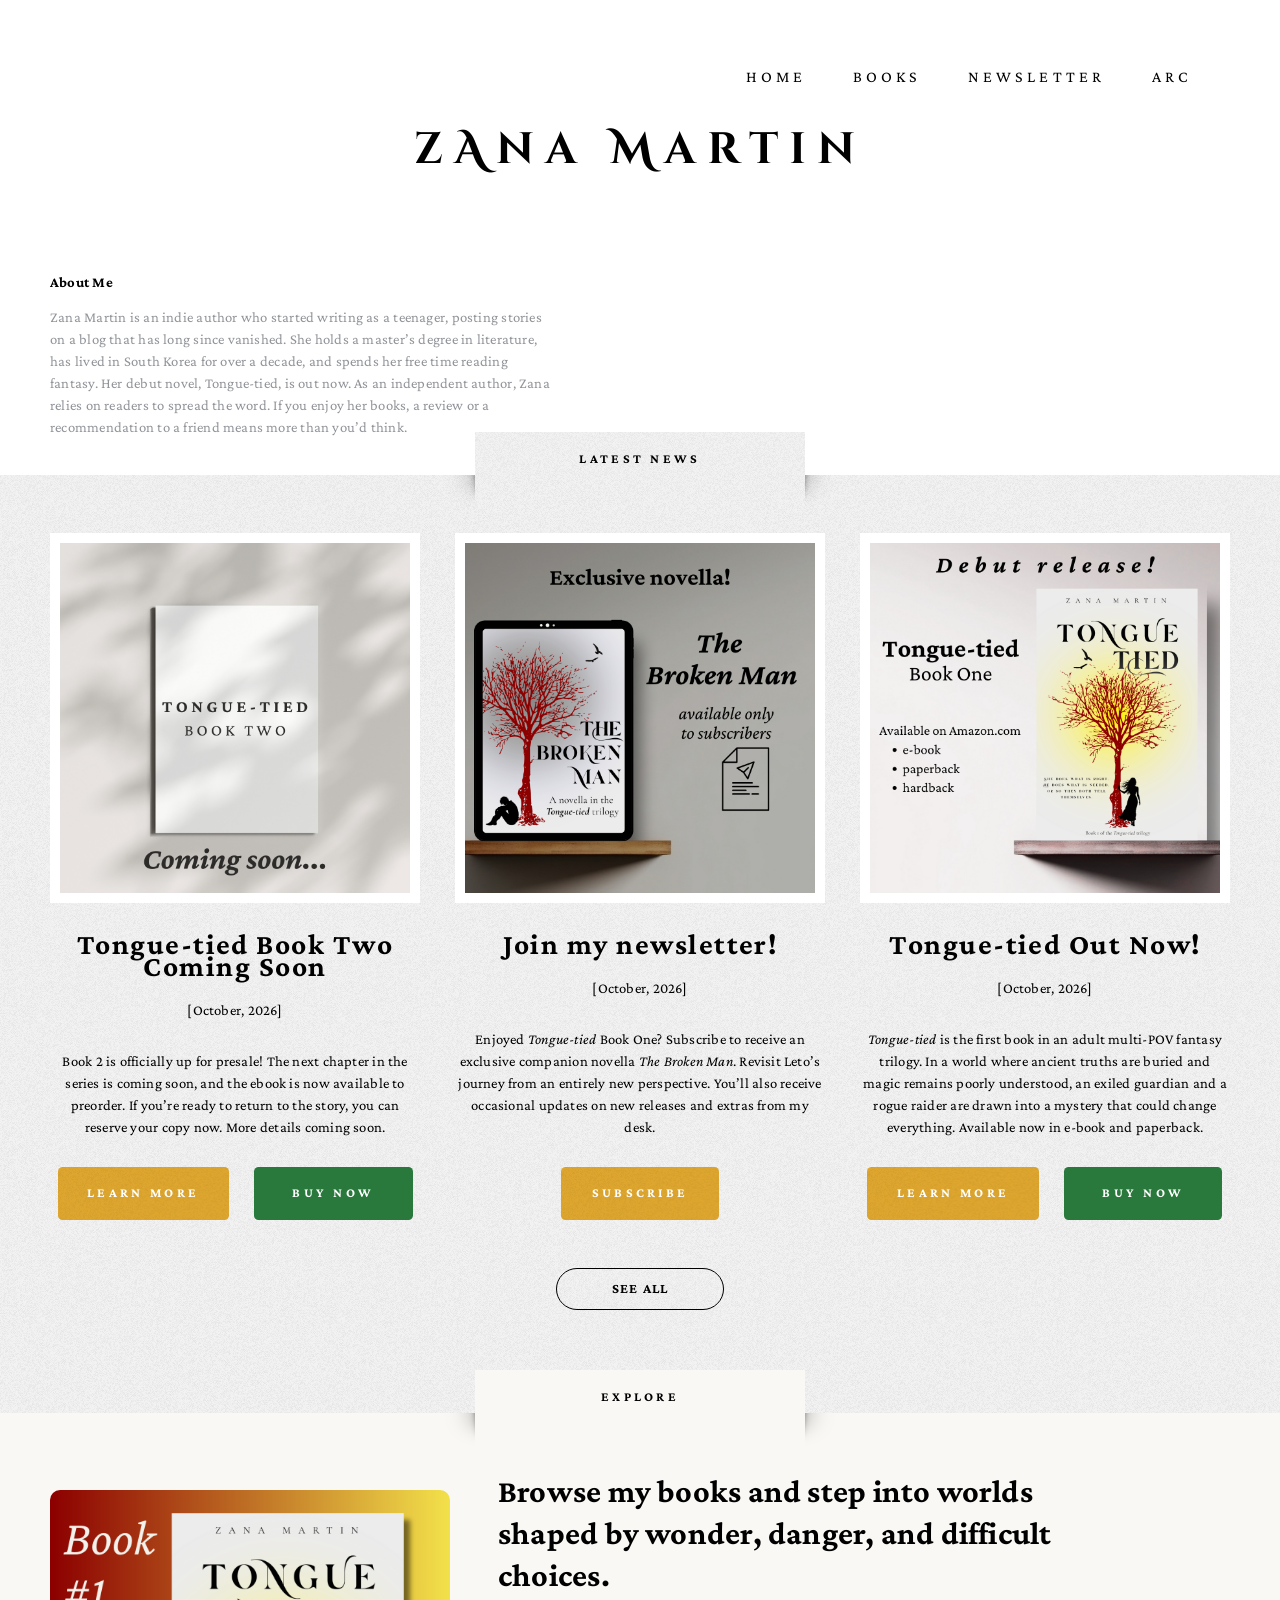
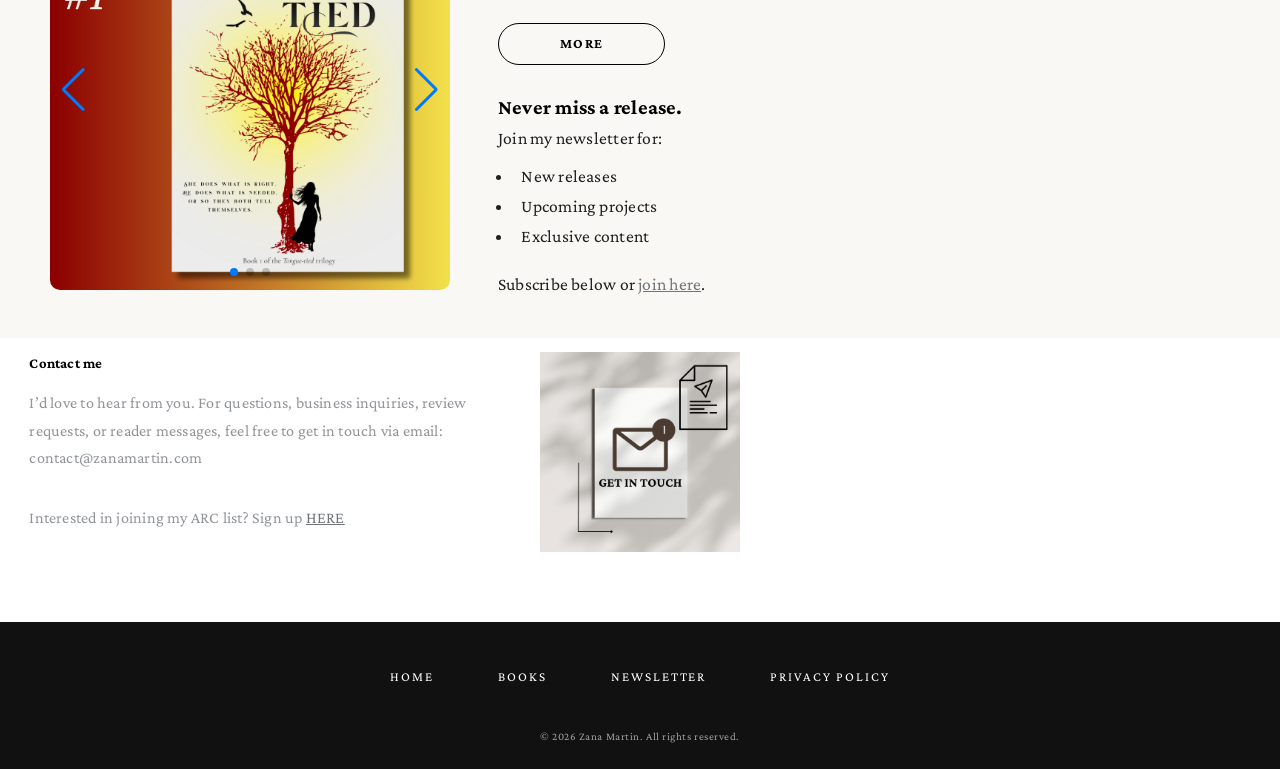
==== index.html @ 2b4906d1 "Update index.html" ====
<!DOCTYPE HTML>
<!--
	Escape Velocity by HTML5 UP
	html5up.net | @ajlkn
	Free for personal and commercial use under the CCA 3.0 license (html5up.net/license)
-->
<html>
	<head>
		<title>Zana Martin</title>
		<meta charset="utf-8" />
		<meta name="viewport" content="width=device-width, initial-scale=1, user-scalable=no" />
		<link rel="preconnect" href="https://fonts.googleapis.com">
		<link rel="preconnect" href="https://fonts.gstatic.com" crossorigin>
		<link href="https://fonts.googleapis.com/css2?family=Cinzel+Decorative:wght@700&family=Crimson+Pro:wght@400&display=swap" rel="stylesheet">
		<link rel="stylesheet" href="assets/css/main.css" />
		<link rel="stylesheet" href="https://cdn.jsdelivr.net/npm/swiper@11/swiper-bundle.min.css"/>
		<!-- MailerLite Universal -->
<script>
    (function(w,d,e,u,f,l,n){w[f]=w[f]||function(){(w[f].q=w[f].q||[])
    .push(arguments);},l=d.createElement(e),l.async=1,l.src=u,
    n=d.getElementsByTagName(e)[0],n.parentNode.insertBefore(l,n);})
    (window,document,'script','https://assets.mailerlite.com/js/universal.js','ml');
    ml('account', '2477304');
</script>
<!-- End MailerLite Universal -->
	</head>
	<body class="homepage is-preload">
		<div id="page-wrapper">

			<!-- Header -->
				<section id="header" class="wrapper">

					<!-- Logo -->
						<div id="logo">
							<h1><a href="index.html">zAna Martin</a></h1>
						</div>

					<!-- Nav -->
						<nav id="nav">
							<ul>
								<li class="current"><a href="index.html">Home</a></li>
								<li>
									<a href="books.html">Books</a>
							
									
								</li>
						
								<li><a href="Newsletter.html">Newsletter</a></li>
								<li><a href="arc.html">ARC</a></li>
							</ul>
						</nav>

				</section>

			<!-- Intro -->
				<section id="intro" class="wrapper">
   	 			<div class="container bio-section">

        	
        		<div class="bio-text">
            	<h2>About Me</h2>
            	<p>
                Zana Martin is an indie author who started writing as a teenager, posting stories on a blog that has long since vanished. She holds a master’s degree in literature, has lived in South Korea for over a decade, and spends her free time reading fantasy. Her debut novel, Tongue-tied, is out now. As an independent author, Zana relies on readers to spread the word. If you enjoy her books, a review or a recommendation to a friend means more than you’d think.

            	</p>
        		</div>

    			</div>
				</section>


			<!-- Highlights -->
				<section id="highlights" class="wrapper style3">
					<div class="title">LATEST NEWS</div>
					<div class="container">
      
						<div class="row aln-center">	
							<div class="col-4 col-12-medium">
								<section class="highlight">
									<a href="#" class="image featured"><img src="images/Book2Presale.png" alt="" /></a>
									<h3><a href="#">Tongue-tied Book Two Coming Soon</a></h3>
									<p> [October, 2026]</p>
									<p>Book 2 is officially up for presale! The next chapter in the series is coming soon, and the ebook is now available to preorder. If you’re ready to return to the story, you can reserve your copy now. More details coming soon.</p>
									<ul class="actions">
    								<li><a href="tongue-tied.html" class="button style1">Learn More</a></li>
									
   									<li><a href="#" class="button buy-button">BUY NOW</a></li>
									</ul>
								</section>
								</div>
              <div class="col-4 col-12-medium">
								<section class="highlight">
									<a href="Newsletter.html" class="image featured"><img src="images/novellarelease2.png" alt="" /></a>
									<h3><a href="Newsletter.html"></a>Join my newsletter!</h3>
									<p> [October, 2026]</p>
									<p> Enjoyed <i>Tongue-tied</i> Book One? Subscribe to receive an exclusive companion novella <i>The Broken Man</i>. Revisit Leto’s journey from an entirely new perspective. You’ll also receive occasional updates on new releases and extras from my desk.</p>
                  <ul class="actions">
    								<li><a href="Newsletter.html" class="button style1">Subscribe</a></li>
									</ul>
								</section>
							</div>
							<div class="col-4 col-12-medium">
								<section class="highlight">
									<a href="tongue-tied.html" class="image featured"><img src="images/Book1Release.png" alt="" /></a>
									<h3><a href="#">Tongue-tied Out Now!</a></h3>
									<p> [October, 2026]</p>
									<p><i>Tongue-tied</i> is the first book in an adult multi-POV fantasy trilogy. In a world where ancient truths are buried and magic remains poorly understood, an exiled guardian and a rogue raider are drawn into a mystery that could change everything. 
Available now in e-book and paperback.</p>
									<ul class="actions">
    								<li><a href="tongue-tied.html" class="button style1">Learn More</a></li>
							
   									<li><a href="#" class="button buy-button">BUY NOW</a></li>
									</ul>
								</section>
							</div>
					
					
								</div>
								<ul class="actions special">
    							<li><a href="news.html" class="button see-all-button">SEE ALL</a>
								</ul>
								</section>
			<!-- Explore -->
				<section id="explore" class="wrapper style3">
    		<div class="title">EXPLORE</div>

   			 <div class="container">

       		 <div class="publication">

            <div class="publication-carousel">

                <div class="swiper publicationSwiper">
                    <div class="swiper-wrapper">

                        <div class="swiper-slide">
                            <img src="images/1.png" alt="Book Cover">
                        </div>

                        <div class="swiper-slide">
                            <img src="images/2.png" alt="Back Cover">
                        </div>

                        <div class="swiper-slide">
                            <img src="images/3.png" alt="Inside Pages">
                        </div>

                    </div>

                    <div class="swiper-pagination"></div>
                    <div class="swiper-button-prev"></div>
                    <div class="swiper-button-next"></div>

                </div>

            </div>

           <div class="publication-text">
    <h2>Browse my books and step into worlds shaped by wonder, danger, and difficult choices.</h2>

<a href="books.html" class="button see-all-button">MORE</a>



<h3>Never miss a release.</h3>

<p>Join my newsletter for:</p>
<ul>
    <li>New releases</li>
    <li>Upcoming projects</li>
    <li>Exclusive content</li>
</ul>

<p>
    Subscribe below or <a href="newsletter.html">join here</a>.
</p>


</div>


        </div>

    </div>
</section>
<section class="contact-section">

    <div class="contact-left">
        <h2>Contact me</h2>
        <p>
            I’d love to hear from you. For questions, business inquiries,
            review requests, or reader messages, feel free to get in touch via email: contact@zanamartin.com
        </p>
        <p>Interested in joining my ARC list? Sign up <a href="https://docs.google.com/forms/d/e/1FAIpQLSdYOruXHdfNZhBs0Rcu9i3w_5JITP9dlh0hnvbzAg2JT9Xgmw/viewform?usp=sharing&ouid=108583521860016834840">HERE</a></p>
    </div>

    <div class="contact-center">
        <img src="images/contact.png" alt="Contact Image">
    </div>

    <div class="contact-right">
 <div class="ml-embedded" data-form="8lBJEj"></div>
 </div>

</section>
							
											

			<!-- Footer -->
				<footer class="site-footer">

    <div class="footer-links">

        <div class="footer-item">
            <a href="index.html">HOME</a>
         
        </div>

        <div class="footer-item">
            <a href="books.html">BOOKS</a>
            
        </div>

        <div class="footer-item">
            <a href="Newsletter.html">NEWSLETTER</a>
            
        </div>
        <div class="footer-item">
            <a href="privacy-policy.html">PRIVACY POLICY</a>
            
        </div>

    </div>

    <div class="footer-bottom">
        © 2026 Zana Martin. All rights reserved.
    </div>

</footer>

		<!-- Scripts -->
   
			<script src="assets/js/jquery.min.js"></script>
			<script src="assets/js/jquery.dropotron.min.js"></script>
			<script src="assets/js/browser.min.js"></script>
			<script src="assets/js/breakpoints.min.js"></script>
			<script src="assets/js/util.js"></script>
			<script src="assets/js/main.js"></script>
    </div>

    <script src="assets/js/jquery.min.js"></script>
    <script src="assets/js/browser.min.js"></script>
    <script src="assets/js/breakpoints.min.js"></script>
    <script src="assets/js/util.js"></script>
    <script src="assets/js/main.js"></script>

    <script src="https://cdn.jsdelivr.net/npm/swiper@11/swiper-bundle.min.js"></script>

    <script>
    const swiper = new Swiper(".publicationSwiper", {
    loop: true,

    autoplay: {
        delay: 2000,              // 2 seconds between slides
        disableOnInteraction: false
    },

    pagination: {
        el: ".swiper-pagination",
        clickable: true,
    },

    navigation: {
        nextEl: ".swiper-button-next",
        prevEl: ".swiper-button-prev",
    },
});
    </script>

</body>
	</body>
</html>
---- assets/css/main.css ----
@import url("fontawesome-all.min.css");
@import url("https://fonts.googleapis.com/css?family=Source+Sans+Pro:400,400italic,700,900");

/*
	Escape Velocity by HTML5 UP
	html5up.net | @ajlkn
	Free for personal and commercial use under the CCA 3.0 license (html5up.net/license)
*/

html, body, div, span, applet, object,
iframe, h1, h2, h3, h4, h5, h6, p, blockquote,
pre, a, abbr, acronym, address, big, cite,
code, del, dfn, em, img, ins, kbd, q, s, samp,
small, strike, strong, sub, sup, tt, var, b,
u, i, center, dl, dt, dd, ol, ul, li, fieldset,
form, label, legend, table, caption, tbody,
tfoot, thead, tr, th, td, article, aside,
canvas, details, embed, figure, figcaption,
footer, header, hgroup, menu, nav, output, ruby,
section, summary, time, mark, audio, video {
	margin: 0;
	padding: 0;
	border: 0;
	font-size: 100%;
	font: inherit;
	vertical-align: baseline;}

article, aside, details, figcaption, figure,
footer, header, hgroup, menu, nav, section {
	display: block;}

body {
	line-height: 1;
}

ol, ul {
	list-style: none;
}

blockquote, q {
	quotes: none;
}

	blockquote:before, blockquote:after, q:before, q:after {
		content: '';
		content: none;
	}

table {
	border-collapse: collapse;
	border-spacing: 0;
}

body {
	-webkit-text-size-adjust: none;
}

mark {
	background-color: transparent;
	color: inherit;
}

input::-moz-focus-inner {
	border: 0;
	padding: 0;
}

input, select, textarea {
	-moz-appearance: none;
	-webkit-appearance: none;
	-ms-appearance: none;
	appearance: none;
}

/* Basic */

	@-ms-viewport {
		width: device-width;
	}

	html {
		box-sizing: border-box;
	}

	*, *:before, *:after {
		box-sizing: inherit;
	}

	body.is-preload *, body.is-preload *:before, body.is-preload *:after {
		-moz-animation: none !important;
		-webkit-animation: none !important;
		-ms-animation: none !important;
		animation: none !important;
		-moz-transition: none !important;
		-webkit-transition: none !important;
		-ms-transition: none !important;
		transition: none !important;
	}

	body, input, textarea, select {
		font-family: "Crimson Pro", serif;
		font-weight: 400;
		color: #919499;
		font-size: 14pt;
		line-height: 1.75em;
		letter-spacing: 0.025em;
	}

	h1, h2, h3, h4, h5, h6 {
		font-weight: 700;
		color: #000000;
	}

	h8 {
		color: #1f232b;
		font-size: 1.2em;
	}

		h1 a, h2 a, h3 a, h4 a, h5 a, h6 a {
			color: inherit;
			text-decoration: none;
		}

	a {
		-moz-transition: color .25s ease-in-out;
		-webkit-transition: color .25s ease-in-out;
		-ms-transition: color .25s ease-in-out;
		transition: color .25s ease-in-out;
		text-decoration: underline;
		color: #717479;
	}

		a:hover {
			text-decoration: none;
		}

	strong, b {
		font-weight: 700;
		color: #484d55;
	}

	blockquote {
		border-left: solid 0.5em #ddd;
		padding: 1em 0 1em 2em;
		font-style: italic;
	}

	em, i {
		font-style: italic;
	}

	hr {
		border: 0;
		border-top: solid 1px #ddd;
		margin: 2em 0 2em 0;
	}

	sub {
		position: relative;
		top: 0.5em;
		font-size: 0.8em;
	}

	sup {
		position: relative;
		top: -0.5em;
		font-size: 0.8em;
	}

	.nobr {
		white-space: nowrap;
	}

	br.clear {
		clear: both;
	}

	p, ul, ol, dl, table, blockquote, form {
		margin-bottom: 2em;
	}

/* Container */

	.container {
		margin: 0 auto;
		max-width: 100%;
		width: 68em;
	}

		@media screen and (max-width: 1680px) {

			.container {
				width: 70em;
			}

		}

		@media screen and (max-width: 1280px) {

			.container {
				width: calc(100% - 100px);
			}

		}

		@media screen and (max-width: 980px) {

			.container {
				width: calc(100% - 100px);
			}

		}

		@media screen and (max-width: 736px) {

			.container {
				width: calc(100% - 40px);
			}

		}

/* Row */

	.row {
		display: flex;
		flex-wrap: wrap;
		box-sizing: border-box;
		align-items: stretch;
	}

		.row > * {
			box-sizing: border-box;
		}

		.row.gtr-uniform > * > :last-child {
			margin-bottom: 0;
		}

		.row.aln-left {
			justify-content: flex-start;
		}

		.row.aln-center {
			justify-content: center;
		}

		.row.aln-right {
			justify-content: flex-end;
		}

		.row.aln-top {
			align-items: flex-start;
		}

		.row.aln-middle {
			align-items: center;
		}

		.row.aln-bottom {
			align-items: flex-end;
		}

		.row > .imp {
			order: -1;
		}

		.row > .col-1 {
			width: 8.33333%;
		}

		.row > .off-1 {
			margin-left: 8.33333%;
		}

		.row > .col-2 {
			width: 16.66667%;
		}

		.row > .off-2 {
			margin-left: 16.66667%;
		}

		.row > .col-3 {
			width: 25%;
		}

		.row > .off-3 {
			margin-left: 25%;
		}

		.row > .col-4 {
			width: 33.33333%;
		}

		.row > .off-4 {
			margin-left: 33.33333%;
		}

		.row > .col-5 {
			width: 41.66667%;
		}

		.row > .off-5 {
			margin-left: 41.66667%;
		}

		.row > .col-6 {
			width: 50%;
		}

		.row > .off-6 {
			margin-left: 50%;
		}

		.row > .col-7 {
			width: 58.33333%;
		}

		.row > .off-7 {
			margin-left: 58.33333%;
		}

		.row > .col-8 {
			width: 66.66667%;
		}

		.row > .off-8 {
			margin-left: 66.66667%;
		}

		.row > .col-9 {
			width: 75%;
		}

		.row > .off-9 {
			margin-left: 75%;
		}

		.row > .col-10 {
			width: 83.33333%;
		}

		.row > .off-10 {
			margin-left: 83.33333%;
		}

		.row > .col-11 {
			width: 91.66667%;
		}

		.row > .off-11 {
			margin-left: 91.66667%;
		}

		.row > .col-12 {
			width: 100%;
		}

		.row > .off-12 {
			margin-left: 100%;
		}

		.row.gtr-0 {
			margin-top: 0px;
			margin-left: 0px;
		}

			.row.gtr-0 > * {
				padding: 0px 0 0 0px;
			}

			.row.gtr-0.gtr-uniform {
				margin-top: 0px;
			}

				.row.gtr-0.gtr-uniform > * {
					padding-top: 0px;
				}

		.row.gtr-25 {
			margin-top: -12.5px;
			margin-left: -12.5px;
		}

			.row.gtr-25 > * {
				padding: 12.5px 0 0 12.5px;
			}

			.row.gtr-25.gtr-uniform {
				margin-top: -12.5px;
			}

				.row.gtr-25.gtr-uniform > * {
					padding-top: 12.5px;
				}

		.row.gtr-50 {
			margin-top: -25px;
			margin-left: -25px;
		}

			.row.gtr-50 > * {
				padding: 25px 0 0 25px;
			}

			.row.gtr-50.gtr-uniform {
				margin-top: -25px;
			}

				.row.gtr-50.gtr-uniform > * {
					padding-top: 25px;
				}

		.row {
			margin-top: -50px;
			margin-left: -50px;
		}

			.row > * {
				padding: 50px 0 0 50px;
			}

			.row.gtr-uniform {
				margin-top: -50px;
			}

				.row.gtr-uniform > * {
					padding-top: 50px;
				}

		.row.gtr-150 {
			margin-top: -75px;
			margin-left: -75px;
		}

			.row.gtr-150 > * {
				padding: 75px 0 0 75px;
			}

			.row.gtr-150.gtr-uniform {
				margin-top: -75px;
			}

				.row.gtr-150.gtr-uniform > * {
					padding-top: 75px;
				}

		.row.gtr-200 {
			margin-top: -100px;
			margin-left: -100px;
		}

			.row.gtr-200 > * {
				padding: 100px 0 0 100px;
			}

			.row.gtr-200.gtr-uniform {
				margin-top: -100px;
			}

				.row.gtr-200.gtr-uniform > * {
					padding-top: 100px;
				}

		@media screen and (max-width: 1680px) {

			.row {
				display: flex;
				flex-wrap: wrap;
				box-sizing: border-box;
				align-items: stretch;
			}

				.row > * {
					box-sizing: border-box;
				}

				.row.gtr-uniform > * > :last-child {
					margin-bottom: 0;
				}

				.row.aln-left {
					justify-content: flex-start;
				}

				.row.aln-center {
					justify-content: center;
				}

				.row.aln-right {
					justify-content: flex-end;
				}

				.row.aln-top {
					align-items: flex-start;
				}

				.row.aln-middle {
					align-items: center;
				}

				.row.aln-bottom {
					align-items: flex-end;
				}

				.row > .imp-xlarge {
					order: -1;
				}

				.row > .col-1-xlarge {
					width: 8.33333%;
				}

				.row > .off-1-xlarge {
					margin-left: 8.33333%;
				}

				.row > .col-2-xlarge {
					width: 16.66667%;
				}

				.row > .off-2-xlarge {
					margin-left: 16.66667%;
				}

				.row > .col-3-xlarge {
					width: 25%;
				}

				.row > .off-3-xlarge {
					margin-left: 25%;
				}

				.row > .col-4-xlarge {
					width: 33.33333%;
				}

				.row > .off-4-xlarge {
					margin-left: 33.33333%;
				}

				.row > .col-5-xlarge {
					width: 41.66667%;
				}

				.row > .off-5-xlarge {
					margin-left: 41.66667%;
				}

				.row > .col-6-xlarge {
					width: 50%;
				}

				.row > .off-6-xlarge {
					margin-left: 50%;
				}

				.row > .col-7-xlarge {
					width: 58.33333%;
				}

				.row > .off-7-xlarge {
					margin-left: 58.33333%;
				}

				.row > .col-8-xlarge {
					width: 66.66667%;
				}

				.row > .off-8-xlarge {
					margin-left: 66.66667%;
				}

				.row > .col-9-xlarge {
					width: 75%;
				}

				.row > .off-9-xlarge {
					margin-left: 75%;
				}

				.row > .col-10-xlarge {
					width: 83.33333%;
				}

				.row > .off-10-xlarge {
					margin-left: 83.33333%;
				}

				.row > .col-11-xlarge {
					width: 91.66667%;
				}

				.row > .off-11-xlarge {
					margin-left: 91.66667%;
				}

				.row > .col-12-xlarge {
					width: 100%;
				}

				.row > .off-12-xlarge {
					margin-left: 100%;
				}

				.row.gtr-0 {
					margin-top: 0px;
					margin-left: 0px;
				}

					.row.gtr-0 > * {
						padding: 0px 0 0 0px;
					}

					.row.gtr-0.gtr-uniform {
						margin-top: 0px;
					}

						.row.gtr-0.gtr-uniform > * {
							padding-top: 0px;
						}

				.row.gtr-25 {
					margin-top: -12.5px;
					margin-left: -12.5px;
				}

					.row.gtr-25 > * {
						padding: 12.5px 0 0 12.5px;
					}

					.row.gtr-25.gtr-uniform {
						margin-top: -12.5px;
					}

						.row.gtr-25.gtr-uniform > * {
							padding-top: 12.5px;
						}

				.row.gtr-50 {
					margin-top: -25px;
					margin-left: -25px;
				}

					.row.gtr-50 > * {
						padding: 25px 0 0 25px;
					}

					.row.gtr-50.gtr-uniform {
						margin-top: -25px;
					}

						.row.gtr-50.gtr-uniform > * {
							padding-top: 25px;
						}

				.row {
					margin-top: -50px;
					margin-left: -50px;
				}

					.row > * {
						padding: 50px 0 0 50px;
					}

					.row.gtr-uniform {
						margin-top: -50px;
					}

						.row.gtr-uniform > * {
							padding-top: 50px;
						}

				.row.gtr-150 {
					margin-top: -75px;
					margin-left: -75px;
				}

					.row.gtr-150 > * {
						padding: 75px 0 0 75px;
					}

					.row.gtr-150.gtr-uniform {
						margin-top: -75px;
					}

						.row.gtr-150.gtr-uniform > * {
							padding-top: 75px;
						}

				.row.gtr-200 {
					margin-top: -100px;
					margin-left: -100px;
				}

					.row.gtr-200 > * {
						padding: 100px 0 0 100px;
					}

					.row.gtr-200.gtr-uniform {
						margin-top: -100px;
					}

						.row.gtr-200.gtr-uniform > * {
							padding-top: 100px;
						}

		}

		@media screen and (max-width: 1280px) {

			.row {
				display: flex;
				flex-wrap: wrap;
				box-sizing: border-box;
				align-items: stretch;
			}

				.row > * {
					box-sizing: border-box;
				}

				.row.gtr-uniform > * > :last-child {
					margin-bottom: 0;
				}

				.row.aln-left {
					justify-content: flex-start;
				}

				.row.aln-center {
					justify-content: center;
				}

				.row.aln-right {
					justify-content: flex-end;
				}

				.row.aln-top {
					align-items: flex-start;
				}

				.row.aln-middle {
					align-items: center;
				}

				.row.aln-bottom {
					align-items: flex-end;
				}

				.row > .imp-large {
					order: -1;
				}

				.row > .col-1-large {
					width: 8.33333%;
				}

				.row > .off-1-large {
					margin-left: 8.33333%;
				}

				.row > .col-2-large {
					width: 16.66667%;
				}

				.row > .off-2-large {
					margin-left: 16.66667%;
				}

				.row > .col-3-large {
					width: 25%;
				}

				.row > .off-3-large {
					margin-left: 25%;
				}

				.row > .col-4-large {
					width: 33.33333%;
				}

				.row > .off-4-large {
					margin-left: 33.33333%;
				}

				.row > .col-5-large {
					width: 41.66667%;
				}

				.row > .off-5-large {
					margin-left: 41.66667%;
				}

				.row > .col-6-large {
					width: 50%;
				}

				.row > .off-6-large {
					margin-left: 50%;
				}

				.row > .col-7-large {
					width: 58.33333%;
				}

				.row > .off-7-large {
					margin-left: 58.33333%;
				}

				.row > .col-8-large {
					width: 66.66667%;
				}

				.row > .off-8-large {
					margin-left: 66.66667%;
				}

				.row > .col-9-large {
					width: 75%;
				}

				.row > .off-9-large {
					margin-left: 75%;
				}

				.row > .col-10-large {
					width: 83.33333%;
				}

				.row > .off-10-large {
					margin-left: 83.33333%;
				}

				.row > .col-11-large {
					width: 91.66667%;
				}

				.row > .off-11-large {
					margin-left: 91.66667%;
				}

				.row > .col-12-large {
					width: 100%;
				}

				.row > .off-12-large {
					margin-left: 100%;
				}

				.row.gtr-0 {
					margin-top: 0px;
					margin-left: 0px;
				}

					.row.gtr-0 > * {
						padding: 0px 0 0 0px;
					}

					.row.gtr-0.gtr-uniform {
						margin-top: 0px;
					}

						.row.gtr-0.gtr-uniform > * {
							padding-top: 0px;
						}

				.row.gtr-25 {
					margin-top: -8.75px;
					margin-left: -8.75px;
				}

					.row.gtr-25 > * {
						padding: 8.75px 0 0 8.75px;
					}

					.row.gtr-25.gtr-uniform {
						margin-top: -8.75px;
					}

						.row.gtr-25.gtr-uniform > * {
							padding-top: 8.75px;
						}

				.row.gtr-50 {
					margin-top: -17.5px;
					margin-left: -17.5px;
				}

					.row.gtr-50 > * {
						padding: 17.5px 0 0 17.5px;
					}

					.row.gtr-50.gtr-uniform {
						margin-top: -17.5px;
					}

						.row.gtr-50.gtr-uniform > * {
							padding-top: 17.5px;
						}

				.row {
					margin-top: -35px;
					margin-left: -35px;
				}

					.row > * {
						padding: 35px 0 0 35px;
					}

					.row.gtr-uniform {
						margin-top: -35px;
					}

						.row.gtr-uniform > * {
							padding-top: 35px;
						}

				.row.gtr-150 {
					margin-top: -52.5px;
					margin-left: -52.5px;
				}

					.row.gtr-150 > * {
						padding: 52.5px 0 0 52.5px;
					}

					.row.gtr-150.gtr-uniform {
						margin-top: -52.5px;
					}

						.row.gtr-150.gtr-uniform > * {
							padding-top: 52.5px;
						}

				.row.gtr-200 {
					margin-top: -70px;
					margin-left: -70px;
				}

					.row.gtr-200 > * {
						padding: 70px 0 0 70px;
					}

					.row.gtr-200.gtr-uniform {
						margin-top: -70px;
					}

						.row.gtr-200.gtr-uniform > * {
							padding-top: 70px;
						}

		}

		@media screen and (max-width: 980px) {

			.row {
				display: flex;
				flex-wrap: wrap;
				box-sizing: border-box;
				align-items: stretch;
			}

				.row > * {
					box-sizing: border-box;
				}

				.row.gtr-uniform > * > :last-child {
					margin-bottom: 0;
				}

				.row.aln-left {
					justify-content: flex-start;
				}

				.row.aln-center {
					justify-content: center;
				}

				.row.aln-right {
					justify-content: flex-end;
				}

				.row.aln-top {
					align-items: flex-start;
				}

				.row.aln-middle {
					align-items: center;
				}

				.row.aln-bottom {
					align-items: flex-end;
				}

				.row > .imp-medium {
					order: -1;
				}

				.row > .col-1-medium {
					width: 8.33333%;
				}

				.row > .off-1-medium {
					margin-left: 8.33333%;
				}

				.row > .col-2-medium {
					width: 16.66667%;
				}

				.row > .off-2-medium {
					margin-left: 16.66667%;
				}

				.row > .col-3-medium {
					width: 25%;
				}

				.row > .off-3-medium {
					margin-left: 25%;
				}

				.row > .col-4-medium {
					width: 33.33333%;
				}

				.row > .off-4-medium {
					margin-left: 33.33333%;
				}

				.row > .col-5-medium {
					width: 41.66667%;
				}

				.row > .off-5-medium {
					margin-left: 41.66667%;
				}

				.row > .col-6-medium {
					width: 50%;
				}

				.row > .off-6-medium {
					margin-left: 50%;
				}

				.row > .col-7-medium {
					width: 58.33333%;
				}

				.row > .off-7-medium {
					margin-left: 58.33333%;
				}

				.row > .col-8-medium {
					width: 66.66667%;
				}

				.row > .off-8-medium {
					margin-left: 66.66667%;
				}

				.row > .col-9-medium {
					width: 75%;
				}

				.row > .off-9-medium {
					margin-left: 75%;
				}

				.row > .col-10-medium {
					width: 83.33333%;
				}

				.row > .off-10-medium {
					margin-left: 83.33333%;
				}

				.row > .col-11-medium {
					width: 91.66667%;
				}

				.row > .off-11-medium {
					margin-left: 91.66667%;
				}

				.row > .col-12-medium {
					width: 100%;
				}

				.row > .off-12-medium {
					margin-left: 100%;
				}

				.row.gtr-0 {
					margin-top: 0px;
					margin-left: 0px;
				}

					.row.gtr-0 > * {
						padding: 0px 0 0 0px;
					}

					.row.gtr-0.gtr-uniform {
						margin-top: 0px;
					}

						.row.gtr-0.gtr-uniform > * {
							padding-top: 0px;
						}

				.row.gtr-25 {
					margin-top: -12.5px;
					margin-left: -12.5px;
				}

					.row.gtr-25 > * {
						padding: 12.5px 0 0 12.5px;
					}

					.row.gtr-25.gtr-uniform {
						margin-top: -12.5px;
					}

						.row.gtr-25.gtr-uniform > * {
							padding-top: 12.5px;
						}

				.row.gtr-50 {
					margin-top: -25px;
					margin-left: -25px;
				}

					.row.gtr-50 > * {
						padding: 25px 0 0 25px;
					}

					.row.gtr-50.gtr-uniform {
						margin-top: -25px;
					}

						.row.gtr-50.gtr-uniform > * {
							padding-top: 25px;
						}

				.row {
					margin-top: -50px;
					margin-left: -50px;
				}

					.row > * {
						padding: 50px 0 0 50px;
					}

					.row.gtr-uniform {
						margin-top: -50px;
					}

						.row.gtr-uniform > * {
							padding-top: 50px;
						}

				.row.gtr-150 {
					margin-top: -75px;
					margin-left: -75px;
				}

					.row.gtr-150 > * {
						padding: 75px 0 0 75px;
					}

					.row.gtr-150.gtr-uniform {
						margin-top: -75px;
					}

						.row.gtr-150.gtr-uniform > * {
							padding-top: 75px;
						}

				.row.gtr-200 {
					margin-top: -100px;
					margin-left: -100px;
				}

					.row.gtr-200 > * {
						padding: 100px 0 0 100px;
					}

					.row.gtr-200.gtr-uniform {
						margin-top: -100px;
					}

						.row.gtr-200.gtr-uniform > * {
							padding-top: 100px;
						}

		}

		@media screen and (max-width: 736px) {

			.row {
				display: flex;
				flex-wrap: wrap;
				box-sizing: border-box;
				align-items: stretch;
			}

				.row > * {
					box-sizing: border-box;
				}

				.row.gtr-uniform > * > :last-child {
					margin-bottom: 0;
				}

				.row.aln-left {
					justify-content: flex-start;
				}

				.row.aln-center {
					justify-content: center;
				}

				.row.aln-right {
					justify-content: flex-end;
				}

				.row.aln-top {
					align-items: flex-start;
				}

				.row.aln-middle {
					align-items: center;
				}

				.row.aln-bottom {
					align-items: flex-end;
				}

				.row > .imp-small {
					order: -1;
				}

				.row > .col-1-small {
					width: 8.33333%;
				}

				.row > .off-1-small {
					margin-left: 8.33333%;
				}

				.row > .col-2-small {
					width: 16.66667%;
				}

				.row > .off-2-small {
					margin-left: 16.66667%;
				}

				.row > .col-3-small {
					width: 25%;
				}

				.row > .off-3-small {
					margin-left: 25%;
				}

				.row > .col-4-small {
					width: 33.33333%;
				}

				.row > .off-4-small {
					margin-left: 33.33333%;
				}

				.row > .col-5-small {
					width: 41.66667%;
				}

				.row > .off-5-small {
					margin-left: 41.66667%;
				}

				.row > .col-6-small {
					width: 50%;
				}

				.row > .off-6-small {
					margin-left: 50%;
				}

				.row > .col-7-small {
					width: 58.33333%;
				}

				.row > .off-7-small {
					margin-left: 58.33333%;
				}

				.row > .col-8-small {
					width: 66.66667%;
				}

				.row > .off-8-small {
					margin-left: 66.66667%;
				}

				.row > .col-9-small {
					width: 75%;
				}

				.row > .off-9-small {
					margin-left: 75%;
				}

				.row > .col-10-small {
					width: 83.33333%;
				}

				.row > .off-10-small {
					margin-left: 83.33333%;
				}

				.row > .col-11-small {
					width: 91.66667%;
				}

				.row > .off-11-small {
					margin-left: 91.66667%;
				}

				.row > .col-12-small {
					width: 100%;
				}

				.row > .off-12-small {
					margin-left: 100%;
				}

				.row.gtr-0 {
					margin-top: 0px;
					margin-left: 0px;
				}

					.row.gtr-0 > * {
						padding: 0px 0 0 0px;
					}

					.row.gtr-0.gtr-uniform {
						margin-top: 0px;
					}

						.row.gtr-0.gtr-uniform > * {
							padding-top: 0px;
						}

				.row.gtr-25 {
					margin-top: -7.5px;
					margin-left: -7.5px;
				}

					.row.gtr-25 > * {
						padding: 7.5px 0 0 7.5px;
					}

					.row.gtr-25.gtr-uniform {
						margin-top: -7.5px;
					}

						.row.gtr-25.gtr-uniform > * {
							padding-top: 7.5px;
						}

				.row.gtr-50 {
					margin-top: -15px;
					margin-left: -15px;
				}

					.row.gtr-50 > * {
						padding: 15px 0 0 15px;
					}

					.row.gtr-50.gtr-uniform {
						margin-top: -15px;
					}

						.row.gtr-50.gtr-uniform > * {
							padding-top: 15px;
						}

				.row {
					margin-top: -30px;
					margin-left: -30px;
				}

					.row > * {
						padding: 30px 0 0 30px;
					}

					.row.gtr-uniform {
						margin-top: -30px;
					}

						.row.gtr-uniform > * {
							padding-top: 30px;
						}

				.row.gtr-150 {
					margin-top: -45px;
					margin-left: -45px;
				}

					.row.gtr-150 > * {
						padding: 45px 0 0 45px;
					}

					.row.gtr-150.gtr-uniform {
						margin-top: -45px;
					}

						.row.gtr-150.gtr-uniform > * {
							padding-top: 45px;
						}

				.row.gtr-200 {
					margin-top: -60px;
					margin-left: -60px;
				}

					.row.gtr-200 > * {
						padding: 60px 0 0 60px;
					}

					.row.gtr-200.gtr-uniform {
						margin-top: -60px;
					}

						.row.gtr-200.gtr-uniform > * {
							padding-top: 60px;
						}

		}

/* Section/Article */

	section,
	article {
		margin: 0 0 4em 0;
	}

	section > :last-child,
	article > :last-child,
	section:last-child,
	article:last-child {
		margin-bottom: 0;
	}

	header.style1 {
		text-align: center;
		padding: 3em 0 3em 0;
	}

		header.style1 h2 {
			font-weight: 700;
			font-size: 2em;
			letter-spacing: 0.075em;
			line-height: 1.5em;
		}

		header.style1 p {
			color: #040404;
			display: block;
			margin: 1.15em 0 0 0;
			font-size: 1.3em;
			letter-spacing: 0.075em;
			line-height: 1.5em;
		}

/* Table */

	table {
		width: 100%;
	}

		table.default {
			width: 100%;
		}

			table.default tbody tr:nth-child(2n+2) {
				background: #f4f4f4;
			}

			table.default td {
				padding: 0.5em 1em 0.5em 1em;
			}

			table.default th {
				text-align: left;
				font-weight: 400;
				padding: 0.5em 1em 0.5em 1em;
			}

			table.default thead {
				background: #484d55;
				color: #fff;
			}

			table.default tfoot {
				background: #eee;
			}

/* Form */

	form label {
		display: block;
		font-weight: 700;
		color: #484d55;
		margin: 0.25em 0 0.5em 0;
	}

	form input[type="text"],
	form input[type="email"],
	form input[type="password"],
	form select,
	form textarea {
		-moz-transition: all .25s ease-in-out;
		-webkit-transition: all .25s ease-in-out;
		-ms-transition: all .25s ease-in-out;
		transition: all .25s ease-in-out;
		-webkit-appearance: none;
		display: block;
		border: 0;
		background: #eee;
		box-shadow: inset 0px 0px 1px 0px #a0a1a7;
		border-radius: 0.35em;
		width: 100%;
		padding: 0.75em 1em 0.75em 1em;
	}

		form input[type="text"]:focus,
		form input[type="email"]:focus,
		form input[type="password"]:focus,
		form select:focus,
		form textarea:focus {
			background: #f8f8f8;
		}

	form input[type="text"],
	form input[type="email"]
	input[type="password"] {
		line-height: 1em;
	}

	form select {
		line-height: 1em;
	}

	form textarea {
		min-height: 8em;
	}

	form ul.actions {
		margin-top: 0;
	}

	form ::-webkit-input-placeholder {
		color: #555 !important;
		font-style: italic;
		line-height: 1.35em;
	}

	form :-moz-placeholder {
		color: #555 !important;
		font-style: italic;
	}

	form ::-moz-placeholder {
		color: #555 !important;
		font-style: italic;
	}

	form :-ms-input-placeholder {
		color: #555 !important;
		font-style: italic;
	}

	form ::-moz-focus-inner {
		border: 0;
	}

/* Image */

	.image {
		display: inline-block;
	}

		.image img {
			display: block;
			width: 100%;
		}

		.image.fit {
			display: block;
			width: 100%;
		}

		.image.left {
			float: left;
			margin: 0 2em 2em 0;
		}

		.image.centered {
			display: block;
			margin: 0 0 2em 0;
		}

			.image.centered img {
				margin: 0 auto;
				width: auto;
			}

		.image.featured {
			display: block;
			width: 100%;
			margin: 0 0 2em 0;
		}

/* Button */

	input[type="button"],
	input[type="submit"],
	input[type="reset"],
	button,
	.button {
		-moz-transition: all .25s ease-in-out;
		-webkit-transition: all .25s ease-in-out;
		-ms-transition: all .25s ease-in-out;
		transition: all .25s ease-in-out;
		display: inline-block;
		background: #444;
		text-align: center;
		text-transform: uppercase;
		font-weight: 700;
		letter-spacing: 0.25em;
		text-decoration: none;
		border-radius: 0.35em;
		border: 0;
		outline: 0;
		cursor: pointer;
		padding: 0 2.25em 0 2.25em;
		font-size: 0.9em;
		min-width: 12em;
		height: 4em;
		line-height: 4em;
	}

		input[type="button"]:hover,
		input[type="submit"]:hover,
		input[type="reset"]:hover,
		button:hover,
		.button:hover {
			background-color: #dfa72f;
		}

		input[type="button"].large,
		input[type="submit"].large,
		input[type="reset"].large,
		button.large,
		.button.large {
			font-size: 1em;
			min-width: 14em;
		}

		input[type="button"].style1,
		input[type="submit"].style1,
		input[type="reset"].style1,
		button.style1,
		.button.style1 {
			background: #dfa72f url("images/overlay.png");
			color: #fff;
		}

			input[type="button"].style1:hover,
			input[type="submit"].style1:hover,
			input[type="reset"].style1:hover,
			button.style1:hover,
			.button.style1:hover {
				background-color: #64605f;
			}

			input[type="button"].style1:active,
			input[type="submit"].style1:active,
			input[type="reset"].style1:active,
			button.style1:active,
			.button.style1:active {
				background-color: #717070;
			}

		input[type="button"].style2,
		input[type="submit"].style2,
		input[type="reset"].style2,
		button.style2,
		.button.style2 {
			background: none;
			color: #606167;
			box-shadow: inset 0px 0px 2px 0px #a0a1a7;
		}

			input[type="button"].style2:hover,
			input[type="submit"].style2:hover,
			input[type="reset"].style2:hover,
			button.style2:hover,
			.button.style2:hover {
				box-shadow: inset 0px 0px 2px 0px #606167;
			}

			input[type="button"].style2:active,
			input[type="submit"].style2:active,
			input[type="reset"].style2:active,
			button.style2:active,
			.button.style2:active {
				box-shadow: inset 0px 0px 2px 0px #202127;
			}

		input[type="button"].style3,
		input[type="submit"].style3,
		input[type="reset"].style3,
		button.style3,
		.button.style3 {
			background: #2f333b url("images/overlay.png");
			color: #fff;
		}

			input[type="button"].style3:hover,
			input[type="submit"].style3:hover,
			input[type="reset"].style3:hover,
			button.style3:hover,
			.button.style3:hover {
				background-color: #3f434b;
			}

			input[type="button"].style3:active,
			input[type="submit"].style3:active,
			input[type="reset"].style3:active,
			button.style3:active,
			.button.style3:active {
				background-color: #1f232b;
			}

/* List */

	ul {
		list-style: disc;
		padding-left: 1em;
	}

		ul li {
			padding-left: 0.5em;
		}

		ul.style2 {
			list-style: none;
			padding-left: 0;
		}

			ul.style2 li {
				border-top: solid 1px #eee;
				padding: 1.5em 0 0 0;
				margin: 1.5em 0 0 0;
			}

				ul.style2 li:first-child {
					border-top: 0;
					padding-top: 0;
					margin-top: 0;
				}

		ul.style3 {
			list-style: none;
			padding-left: 0;
		}

			ul.style3 li {
				border-top: solid 1px #eee;
				padding: 0.5em 0 0 0;
				margin: 0.5em 0 0 0;
			}

				ul.style3 li:first-child {
					border-top: 0;
					padding-top: 0;
					margin-top: 0;
				}

	ol {
		list-style: decimal;
		padding-left: 1.25em;
	}

		ol li {
			padding-left: 0.25em;
		}

/* Actions */

	ul.actions {
		list-style: none;
		padding-left: 0;
		margin: 3em 0 0 0;
	}

		ul.actions li {
			display: inline-block;
			margin: 0 0.75em 0 0.75em;
			padding-left: 0;
		}

			ul.actions li:first-child {
				margin-left: 0;
			}

			ul.actions li:last-child {
				margin-right: 0;
			}

		ul.actions.special {
			text-align: center;
		}

/* Feature List */

	.feature-list {
		max-width: 58em;
		margin-left: auto;
		margin-right: auto;
		position: relative;
		top: 0.75em;
	}

		.feature-list section {
			border-top: solid 1px #eee;
			padding-top: 3em;
			padding-left: 5em;
			position: relative;
		}

		@media screen and (min-width: 981px) {

			.feature-list > .row > :nth-child(-n + 2) > section {
				border-top: 0;
				padding-top: 0;
			}

		}

		.feature-list h3 {
			color: #e97770 !important;
			margin: -0.35em 0 0.75em 0;
			font-size: 1.15em;
			letter-spacing: 0.05em;
		}

			.feature-list h3:before {
				display: block;
				color: #fff;
				background: #2f333b url("images/overlay.png");
				border-radius: 2.5em;
				text-align: center;
				width: 2.5em;
				height: 2.5em;
				line-height: 2.5em;
				margin-right: 0.75em;
				position: absolute;
				left: 0;
				margin-top: -0.5em;
			}

		.feature-list.small section {
			padding-left: 3.5em;
		}

		.feature-list.small h3:before {
			font-size: 0.8em;
		}

/* Icons */

	.icon {
		text-decoration: none;
		text-decoration: none;
	}

		.icon:before {
			-moz-osx-font-smoothing: grayscale;
			-webkit-font-smoothing: antialiased;
			display: inline-block;
			font-style: normal;
			font-variant: normal;
			text-rendering: auto;
			line-height: 1;
			text-transform: none !important;
			font-family: 'Font Awesome 5 Free';
			font-weight: 400;
		}

		.icon:before {
			line-height: inherit;
			font-size: 1.25em;
		}

		.icon > .label {
			display: none;
		}

		.icon.solid:before {
			font-weight: 900;
		}

		.icon.brands:before {
			font-family: 'Font Awesome 5 Brands';
		}

/* Box */

	.box header {
		margin: 0 0 1.5em 0;
	}

		.box header.style1 {
			position: relative;
			margin: -0.5em 0 0 0;
			padding-top: 0;
		}

	.box h2 {
		margin: 0 0 0.75em 0;
		font-size: 1.15em;
		letter-spacing: 0.05em;
	}

	.box h3 {
		margin: 0 0 0.5em 0;
		font-size: 1em;
		font-weight: 600;
		letter-spacing: 0.05em;
	}

	.box.post-excerpt .image.left {
		position: relative;
		top: 0.5em;
		width: 5em;
	}

	.box.post-excerpt h3, .box.post-excerpt p {
		margin-left: 7em;
	}

/* Wrapper */


	.wrapper {
		position: relative;
		padding: 0em 0 0em 0;
	}

		.wrapper .title {
			position: absolute;
			top: 0;
			left: 50%;
			text-align: center;
			text-transform: uppercase;
			display: block;
			font-weight: 700;
			letter-spacing: 0.25em;
			font-size: 0.9em;
			width: 25em;
			height: 3.25em;
			top: -3.25em;
			line-height: 3.25em;
			margin-bottom: -3.25em;
			margin-left: -12.5em;
			padding-top: 0.5em;
		}

			.wrapper .title:before {
				content: '';
				position: absolute;
				bottom: -38px;
				left: -35px;
				width: 35px;
				height: 38px;
				background: url("images/shadow.png");
			}

			.wrapper .title:after {
				-moz-transform: scaleX(-1);
				-webkit-transform: scaleX(-1);
				-ms-transform: scaleX(-1);
				transform: scaleX(-1);
				content: '';
				position: absolute;
				bottom: -38px;
				right: -35px;
				width: 35px;
				height: 38px;
				background: url("images/shadow.png");
			}

		.wrapper.style1 {
			background: #e97770 url("images/overlay.png");
			color: #000000;
			color: rgba(5, 5, 5, 0.75);
		}

			.wrapper.style1 .title {
				background: #e97770 url("images/overlay.png");
				color: #000000;
			}

			.wrapper.style1 h1, .wrapper.style1 h2, .wrapper.style1 h3, .wrapper.style1 h4, .wrapper.style1 h5, .wrapper.style1 h6, .wrapper.style1 strong, .wrapper.style1 b, .wrapper.style1 a {
				color: #060606;
			}

		.wrapper.style2 {
			background: #fff;
		}

			.wrapper.style2 .title {
				background: #fff;
				color: #000000;
			}

		.wrapper.style3 {
			background: #f3f3f3 url("images/overlay.png");
		}

			.wrapper.style3 .title {
				background: #f3f3f3 url("images/overlay.png");
				color: #000000;
			}

			.wrapper.style3 .image {
				border: solid 10px #fff;
			}

/* Page Wrapper */

	#page-wrapper > section {
		margin-bottom: 0;
	}

/* Header */

	#header {
		display: -moz-flex;
		display: -webkit-flex;
		display: -ms-flex;
		display: flex;
		-moz-align-items: center;
		-webkit-align-items: center;
		-ms-align-items: center;
		align-items: center;
		-moz-justify-content: center;
		-webkit-justify-content: center;
		-ms-justify-content: center;
		justify-content: center;
		position: relative;
		height: 18em;
		background: #ffffff;
		background-size: contain;
		background-repeat: no-repeat;
		padding: 0;
	}

		#header:before {
    background: none;
}

		.homepage #header {
			height: 18em;
		}

/* Logo */

	#logo {
		width: 100%;
		text-align: center;
		position: relative;
		top: 1.5em;
	}

		#logo h1 {
			font-weight: 900;
			text-transform: uppercase;
			color: #fff;
			font-size: 2em;
			letter-spacing: 0.25em;
		}

		#logo p {
			color: #eee;
			color: rgba(255, 255, 255, 0.5);
			text-transform: uppercase;
			margin: 1.25em 0 0 0;
			display: block;
			letter-spacing: 0.2em;
			font-size: 0.9em;
		}

/* Nav */

	#nav {
		position: absolute;
		display: block;
		top: 2.5em;
		left: 0;
		width: 100%;
		 text-align: right;
    	padding-right: 3em;
	}

		#nav > ul {
			display: inline-block;
			border-radius: 0.35em;
			box-shadow: inset 0px 0px 1px 1px rgba(255, 255, 255, 0.25);
			padding: 0 1.5em 0 1.5em;
		}

			#nav > ul > li {
				display: inline-block;
				text-align: center;
				padding: 0 1.5em 0 1.5em;
			}

				#nav > ul > li > ul {
					display: none;
				}

				#nav > ul > li > a, #nav > ul > li > span {
					display: block;
					color: #000000;
					text-transform: uppercase;
					text-decoration: none;
					font-size: 1.1em;
					letter-spacing: 0.25em;
					height: 5em;
					line-height: 5em;
					-moz-transition: all .25s ease-in-out;
					-webkit-transition: all .25s ease-in-out;
					-o-transition: all .25s ease-in-out;
					-ms-transition: all .25s ease-in-out;
					transition: all .25s ease-in-out;
					outline: 0;
				}

				#nav > ul > li:hover > a {
					color: #8d1616;
				}

				#nav > ul > li.active > a, #nav > ul > li.active > span {
					color: #a01e1e;
				}

	.dropotron {
		background: #000000;
		background-color: rgba(0, 0, 0, 0.925);
		padding: 1.25em 1em 1.25em 1em;
		border-radius: 0.35em;
		box-shadow: inset 0px 0px 1px 1px rgba(0, 0, 0, 0.25);
		min-width: 12em;
		text-align: left;
		margin-top: -1.25em;
		margin-left: -1px;
		list-style: none;
	}

		.dropotron.level-0 {
			margin-top: -1px;
			margin-left: 0;
			border-top-left-radius: 0;
			border-top-right-radius: 0;
		}

		.dropotron a, .dropotron span {
			-moz-transition: all .25s ease-in-out;
			-webkit-transition: all .25s ease-in-out;
			-ms-transition: all .25s ease-in-out;
			transition: all .25s ease-in-out;
			display: block;
			color: #eee;
			color: rgba(255, 255, 255, 0.75);
			text-transform: uppercase;
			text-decoration: none;
			font-size: 0.7em;
			letter-spacing: 0.25em;
			border-top: solid 1px rgba(255, 255, 255, 0.15);
			line-height: 3em;
		}

		.dropotron li {
			padding-left: 0;
		}

			.dropotron li:first-child a, .dropotron li:first-child span {
				border-top: 0;
			}

			.dropotron li:hover > a, .dropotron li:hover > span {
				color: #fff;
			}

/* Intro */

	#intro {
		padding-bottom: 8em;
		text-align: center;
	}

		#intro p.style1 {
			font-size: 1.5em;
			letter-spacing: 0.075em;
		}

		#intro p.style2 {
			font-weight: 700;
			color: #fff;
			border-radius: 0.35em;
			box-shadow: inset 0px 0px 1px 1px rgba(255, 255, 255, 0.25);
			font-size: 2.75em;
			letter-spacing: 0.075em;
			line-height: 1.35em;
			padding: 1em 0 1em 0;
			margin-bottom: 1em;
		}

			#intro p.style2 a {
				color: inherit;
				text-decoration: none;
			}

		#intro p.style3 {
			font-size: 1.1em;
			width: 48em;
			margin: 0 auto;
		}

/* Features */

	#features header.style1 {
		padding-bottom: 5em;
	}

	#features ul.actions {
		margin-top: 5em;
	}

/* Highlights */

	#highlights .highlight {
		text-align: center;
	}

		#highlights .highlight h3 {
			color: #000000;
			margin: 0 0 0.75em 0;
			font-size: 2em;
			letter-spacing: 0.05em;
		}

/* Main */

/* Footer */

	#footer {
		background: #282b34 url("images/overlay.png");
		color: #eee;
		color: rgba(255, 255, 255, 0.5);
		padding-bottom: 6em;
	}

		#footer h1, #footer h2, #footer h3, #footer h4, #footer h5, #footer h6, #footer strong, #footer b, #footer a {
			color: #fff;
		}

		#footer hr {
			border-top-color: #333;
			border-top-color: rgba(255, 255, 255, 0.05);
		}

		#footer form input[type="text"],
		#footer form input[type="email"],
		#footer form input[type="password"],
		#footer form select,
		#footer form textarea {
			background: #ccc;
			box-shadow: none;
		}

			#footer form input[type="text"]:focus,
			#footer form input[type="email"]:focus,
			#footer form input[type="password"]:focus,
			#footer form select:focus,
			#footer form textarea:focus {
				background: #fff;
			}

		#footer input[type="button"],
		#footer input[type="submit"],
		#footer input[type="reset"],
		#footer button,
		#footer .button {
			color: #fff;
			box-shadow: inset 0px 0px 2px 0px rgba(255, 255, 255, 0.5);
		}

			#footer input[type="button"]:hover,
			#footer input[type="submit"]:hover,
			#footer input[type="reset"]:hover,
			#footer button:hover,
			#footer .button:hover {
				color: #fff;
				box-shadow: inset 0px 0px 2px 0px rgba(255, 255, 255, 0.65);
			}

			#footer input[type="button"]:active,
			#footer input[type="submit"]:active,
			#footer input[type="reset"]:active,
			#footer button:active,
			#footer .button:active {
				box-shadow: inset 0px 0px 2px 0px rgba(255, 255, 255, 0.75);
			}

			#footer input[type="button"].style2:active,
			#footer input[type="submit"].style2:active,
			#footer input[type="reset"].style2:active,
			#footer button.style2:active,
			#footer .button.style2:active {
				box-shadow: inset 0px 0px 2px 0px rgba(255, 255, 255, 0.75);
			}

		#footer .title {
			background: #282b34 url("images/overlay.png");
			color: #eee;
		}

		#footer header.style1 {
			padding-bottom: 6em;
			margin-bottom: 6em;
			border-bottom: solid 1px rgba(255, 255, 255, 0.05);
		}

			#footer header.style1 h2 {
				color: #fff;
			}

			#footer header.style1 .p {
				color: inherit;
			}

		#footer .feature-list {
			max-width: 100%;
		}

			#footer .feature-list section {
				border-top-color: rgba(255, 255, 255, 0.05);
			}

			#footer .feature-list h3:before {
				background: #3d4249 url("images/overlay.png");
			}

/* Copyright */

	#copyright {
		text-align: center;
		padding-top: 6em;
		margin-top: 6em;
		border-top: solid 1px rgba(255, 255, 255, 0.05);
	}

		#copyright ul {
			display: inline-block;
			border-radius: 0.35em;
			box-shadow: inset 0px 0px 1px 1px rgba(255, 255, 255, 0.05);
			color: #aaa;
			color: rgba(255, 255, 255, 0.25);
			padding: 0.75em 2em;
			font-size: 0.9em;
		}

			#copyright ul li {
				display: inline-block;
				margin-left: 1em;
				padding-left: 1em;
				border-left: solid 1px #333;
				border-left-color: rgba(255, 255, 255, 0.05);
			}

				#copyright ul li:first-child {
					border-left: 0;
					margin-left: 0;
					padding-left: 0;
				}

		#copyright a {
			color: inherit;
		}

			#copyright a:hover {
				color: #fff;
			}

/* XLarge */

	@media screen and (max-width: 1680px) {

		/* Basic */

			body, input, textarea, select {
				font-size: 12pt;
			}

	}

/* Large */

	@media screen and (max-width: 1280px) {

		/* Basic */

			body, input, select, textarea {
				font-size: 11pt;
				line-height: 1.5em;
				letter-spacing: 0.015em;
			}

		/* Wrapper */

			.homepage .wrapper {
				padding: 4em 0 7em 0;
			}
			.newsletter .wrapper {
				padding: 1em 0 0em 0;
			}

		/* Logo */

			#logo {
				margin-top: -0.5em !important;
			}

				#logo h1 {
					font-size: 1.75em;
				}

		/* Intro */

			#intro {
				padding-bottom: 7em;
			}

				#intro p.style1 {
					font-size: 1.25em;
				}

				#intro p.style2 {
					font-size: 2.25em;
				}

		/* Footer */

			#footer {
				padding-bottom: 4em;
			}

				#footer header.style1 {
					padding-bottom: 4em;
					margin-bottom: 4em;
					border-bottom: solid 1px rgba(255, 255, 255, 0.05);
				}

		/* Copyright */

			#copyright {
				padding-top: 4em;
				margin-top: 4em;
			}

	}

/* Medium */

	#navPanel, #titleBar {
		display: none;
	}

	@media screen and (max-width: 980px) {

		/* Section/Article */

			header br {
				display: none;
			}

		/* Form */

			form ul.actions {
				text-align: center;
			}

		/* Feature List */

			.feature-list {
				max-width: 40em;
			}

				.feature-list section {
					padding-top: 4em;
				}

				.feature-list > .row > :first-child > section {
					border-top: 0;
					padding-top: 0;
				}

		/* Nav */

			#nav {
				display: none;
			}

		/* Logo */

			#logo {
				top: 0;
			}

		/* Intro */

			#intro p.style3 {
				width: auto;
			}

		/* Highlights */

			#highlights .highlight {
				max-width: 40em;
				margin-left: auto;
				margin-right: auto;
			}

		/* Footer */

			#footer .feature-list {
				border-top: solid 1px rgba(255, 255, 255, 0.05);
				padding-top: 4em;
			}

	}

		@media screen and (max-width: 980px) and (min-width: 737px) {

				#footer .feature-list > .row > :nth-child(2) > section {
					border-top: 0;
					padding-top: 0;
				}

		}

	@media screen and (max-width: 980px) {

		/* Nav */

			#page-wrapper {
				-moz-backface-visibility: hidden;
				-webkit-backface-visibility: hidden;
				-ms-backface-visibility: hidden;
				backface-visibility: hidden;
				-moz-transition: -moz-transform 0.5s ease;
				-webkit-transition: -webkit-transform 0.5s ease;
				-ms-transition: -ms-transform 0.5s ease;
				transition: transform 0.5s ease;
				padding-bottom: 1px;
			}

			#titleBar {
				-moz-backface-visibility: hidden;
				-webkit-backface-visibility: hidden;
				-ms-backface-visibility: hidden;
				backface-visibility: hidden;
				-moz-transition: -moz-transform 0.5s ease;
				-webkit-transition: -webkit-transform 0.5s ease;
				-ms-transition: -ms-transform 0.5s ease;
				transition: transform 0.5s ease;
				display: block;
				height: 44px;
				left: 0;
				position: fixed;
				top: 0;
				width: 100%;
				z-index: 10001;
				background: none;
			}

				#titleBar .title {
					display: none;
				}

				#titleBar .toggle {
					text-decoration: none;
					position: absolute;
					top: 0;
					left: 0;
					width: 60px;
					height: 44px;
				}

					#titleBar .toggle:before {
						-moz-osx-font-smoothing: grayscale;
						-webkit-font-smoothing: antialiased;
						display: inline-block;
						font-style: normal;
						font-variant: normal;
						text-rendering: auto;
						line-height: 1;
						text-transform: none !important;
						font-family: 'Font Awesome 5 Free';
						font-weight: 900;
					}

					#titleBar .toggle:before {
						-moz-transition: all .15s ease-in-out;
						-webkit-transition: all .15s ease-in-out;
						-ms-transition: all .15s ease-in-out;
						transition: all .15s ease-in-out;
						text-decoration: none;
						content: '\f0c9';
						font-size: 14px;
						position: absolute;
						top: 6px;
						left: 6px;
						display: block;
						width: 54px;
						height: 38px;
						line-height: 38px;
						text-align: center;
						color: rgba(255, 255, 255, 0.75);
						background-color: rgba(92, 95, 103, 0.5);
						border-radius: 0.25em;
					}

					#titleBar .toggle:active:before {
						background-color: rgba(92, 95, 103, 0.75);
					}

			#navPanel {
				-moz-backface-visibility: hidden;
				-webkit-backface-visibility: hidden;
				-ms-backface-visibility: hidden;
				backface-visibility: hidden;
				-moz-transform: translateX(-275px);
				-webkit-transform: translateX(-275px);
				-ms-transform: translateX(-275px);
				transform: translateX(-275px);
				-moz-transition: -moz-transform 0.5s ease;
				-webkit-transition: -webkit-transform 0.5s ease;
				-ms-transition: -ms-transform 0.5s ease;
				transition: transform 0.5s ease;
				display: block;
				height: 100%;
				left: 0;
				overflow-y: auto;
				position: fixed;
				top: 0;
				width: 275px;
				z-index: 10002;
				background: #242730 url("images/overlay.png");
				box-shadow: inset -3px 0px 4px 0px rgba(0, 0, 0, 0.1);
			}

				#navPanel .link {
					display: block;
					color: rgba(255, 255, 255, 0.5);
					text-transform: uppercase;
					text-decoration: none;
					font-size: 0.85em;
					letter-spacing: 0.15em;
					text-decoration: none;
					height: 44px;
					line-height: 44px;
					border-top: solid 1px rgba(255, 255, 255, 0.05);
					margin: 0 15px 0 15px;
				}

					#navPanel .link:first-child {
						border-top: 0;
					}

				#navPanel .indent-1 {
					display: inline-block;
					width: 1em;
				}

				#navPanel .indent-2 {
					display: inline-block;
					width: 2em;
				}

				#navPanel .indent-3 {
					display: inline-block;
					width: 3em;
				}

				#navPanel .indent-4 {
					display: inline-block;
					width: 4em;
				}

				#navPanel .indent-5 {
					display: inline-block;
					width: 5em;
				}

				#navPanel .depth-0 {
					color: #fff;
				}

			body.navPanel-visible #page-wrapper {
				-moz-transform: translateX(275px);
				-webkit-transform: translateX(275px);
				-ms-transform: translateX(275px);
				transform: translateX(275px);
			}

			body.navPanel-visible #titleBar {
				-moz-transform: translateX(275px);
				-webkit-transform: translateX(275px);
				-ms-transform: translateX(275px);
				transform: translateX(275px);
			}

			body.navPanel-visible #navPanel {
				-moz-transform: translateX(0);
				-webkit-transform: translateX(0);
				-ms-transform: translateX(0);
				transform: translateX(0);
			}

	}

/* Small */

	@media screen and (max-width: 736px) {

		/* Basic */

			body, input, select, textarea {
				line-height: 1.5em;
				font-size: 10.5pt;
				letter-spacing: 0;
			}

			h2, h3, h4, h5, h6 {
				font-size: 1.2em;
				letter-spacing: 0.05em;
				margin: 0 0 1em 0;
			}

			hr {
				margin: 1em 0 1em 0;
			}

		/* Section/Article */

			section, article {
				clear: both;
			}

			header br {
				display: none;
			}

			header.style1 {
				padding: 0 0 1em 0;
			}

				header.style1 h2 {
					font-size: 1.5em;
					letter-spacing: 0.075em;
					line-height: 1.25em;
				}

				header.style1 p {
					font-size: 1em;
					letter-spacing: 0;
					display: block;
					margin: 0;
				}

		/* Button */

			input[type="button"],
			input[type="submit"],
			input[type="reset"],
			button,
			.button {
				display: block;
				width: 100%;
				font-size: 1em;
				max-width: 30em;
				margin: 0 auto;
			}

		/* Actions */

			ul.actions {
				margin: 2em 0 0 0;
			}

				ul.actions li {
					margin: 15px 0 0 0;
					display: block;
				}

					ul.actions li:first-child {
						margin-top: 0;
					}

		/* Feature List */

			.feature-list section {
				padding-top: 2em;
				padding-left: 4em;
			}

			.feature-list h3:before {
				font-size: 0.9em;
			}

		/* Box */

			.box.post-excerpt .image.left {
				position: relative;
				top: 0.25em;
				width: 25%;
				margin: 0;
			}

			.box.post-excerpt h3, .box.post-excerpt p {
				margin-left: 32.5%;
			}

		/* Wrapper */

			.wrapper {
				padding: 3em 0 6em 0;
			}

				.wrapper .title {
					font-size: 0.9em;
					width: 18em;
					height: 2.5em;
					top: -2.5em;
					line-height: 2.5em;
					margin-bottom: -2.5em;
					margin-left: -9em;
					padding-top: 0.5em;
				}

					.wrapper .title:before, .wrapper .title:after {
						height: 15px;
						bottom: -15px;
						background-size: 100% 100%;
					}

		/* Header */

			#header {
				height: 17em;
			}

				.homepage #header {
					height: 20em;
				}

		/* Logo */

			#logo {
				text-align: center;
				padding-left: 2em;
				padding-right: 2em;
			}

				#logo h1 {
					font-size: 1.5em;
					letter-spacing: 0.2em;
				}

				#logo p {
					margin: 1.25em 0 0 0;
					display: block;
					letter-spacing: 0.2em;
					font-size: 0.9em;
				}

		/* Intro */

			#intro {
				text-align: center;
				padding-right: 2em;
				padding-left: 2em;
				padding-bottom: 5em;
				margin: 0 auto;
			}

				#intro p.style1 {
					margin-bottom: 1.5em;
				}

				#intro p.style2 {
					font-size: 1.5em;
					letter-spacing: 0.05em;
					line-height: 1.25em;
					padding: 1.25em;
				}

		/* Features */

			#features header.style1 {
				padding-bottom: 4em;
			}

			#features ul.actions {
				margin-top: 4em;
			}

		/* Content */

			#content {
				padding: 0 0 2em 0;
			}

				#content header.style1 {
					padding-bottom: 2.5em;
				}

		/* Footer */

			#footer {
				padding-bottom: 0;
			}

				#footer header.style1 {
					padding-bottom: 0;
					margin-bottom: 2em;
					border-bottom: 0;
				}

				#footer .feature-list {
					border-top: 0;
					padding-top: 0;
				}

		/* Copyright */

			#copyright {
				padding-top: 0;
				margin-top: 4em;
				border-top: 0;
			}

				#copyright ul {
					padding: 1em 2em;
					width: 100%;
				}

					#copyright ul li {
						display: block;
						margin: 0.5em 0 0 0;
						border-left: 0;
						padding: 0;
					}

						#copyright ul li:first-child {
							margin-top: 0;
						}

	}
	#header h1 {
    font-family: "Cinzel Decorative", serif;
    font-weight: 700;
	font-size: 3em;
	text-transform: none;
    color: #000000;
	white-space: nowrap;
}

@media screen and (max-width: 736px) {
	#header h1,
	#logo h1 {
		font-size: 1.5em !important;
		letter-spacing: 0.03em !important;
		white-space: nowrap !important;
		line-height: 1.3em !important;
	}
}

@media screen and (max-width: 480px) {
	#header h1,
	#logo h1 {
		font-size: 1.15em !important;
		letter-spacing: 0.01em !important;
		line-height: 1.3em !important;
	}
	#logo {
		padding-left: 0.5em !important;
		padding-right: 0.5em !important;
	}
}
.bio-section {
    display: flex;
    align-items: center;
    justify-content: flex-start;
    gap: 3rem;
}

.bio-text {
    flex: 0 1 500px;
    text-align: left;
}

.bio-text h2 {
    margin-bottom: 0.8rem;
}

.bio-image img {
    width: 220px;
    border-radius: 8px;
}

@media screen and (max-width: 736px) {
    .bio-section {
        flex-direction: column;
        text-align: center;
        gap: 1.5rem;
    }

    .bio-text {
        flex: 1 1 auto;
        text-align: center;
    }

    .bio-image img {
        width: 160px;
    }
}
#intro {
    padding: 0.5em 0;
}
.see-all-button {
	  width: 120px;
    height: 42px;
	display: inline-flex;
align-items: center;
justify-content: center;
    padding: 0.6em 3em;
    font-size: 0.95em;
    border: 1px solid #000;
    background: transparent;
    color: #000;
    border-radius: 999px;
    text-transform: none;
    letter-spacing: 0.08em;
}
.see-all-button:hover {
    background: #64605f;
    color: #fff;
	border: none;
}
.buy-button {
    background: #28793b;
    color: #fff;
}

.buy-button:hover {
    background: #64605f;
}
.highlight .actions {
    margin: 0.25em 0 !important;
}

.highlight .actions + .actions {
    margin-top: 1em !important;
}

.publications-section {
    background: #f9f8f4; /* soft off-white */
    position: relative;
    padding-top: 5em;
}
.publication {
    display: flex;
    align-items: center;
    gap: 4rem;
}

.publication-carousel {
    flex: 0 0 350px;
}

.publication-text {
    max-width: 600px;
}

.publication-text p {
    font-size: 1.2em;
    line-height: 1.7;
}
.publications-section {
    background: #F9F8F4;
}

.publication {
    display: flex;
    align-items: center;
    gap: 3rem;
    flex-wrap: nowrap;
}

.publication-carousel {
    width: 350px;
}

.publication-text {
    max-width: 600px;
}

.publication-text h2 {
    margin-bottom: 1rem;
}

.publication-text p {
    font-size: 1.15em;
    line-height: 1.8;
}

.publication-carousel img {
    width: 100%;
    display: block;
    border-radius: 10px;
}
.publication-carousel {
    flex: 0 0 400px;
    width: 400px;
}

.publication-text {
    flex: 1;
    max-width: 600px;
}
.publication-text h2 {
    font-size: 2.2em;
    line-height: 1.3;
    margin-bottom: 0.8em;
}

.publication-text h3 {
    font-size: 1.4em;
    margin-top: 1.5em;
    margin-bottom: 0.3em;
}

.publication-text p,
.publication-text li {
    font-size: 1.2em;
    line-height: 1.7;
}
.publication-text p {
    margin-bottom: 0.5em;
}

.publication-text ul {
    margin-top: 0;
    margin-bottom: 1.2em;
}

@media screen and (max-width: 900px) {
    .publication {
        flex-direction: column;
        gap: 2rem;
    }

    .publication-carousel {
        width: 100%;
        max-width: 400px;
        flex: none;
    }

    .publication-text {
        max-width: 100%;
        text-align: center;
    }
}
#explore {
    background: #F9F8F4;
}
#explore.wrapper {
    overflow: visible;
}
#explore .title {
    background: #F9F8F4 !important;
    color: #000;
}
.contact-section {
    display: grid;
    grid-template-columns: 1fr 250px 1fr;
    gap: 1.5rem;

    max-width: 1300px;
    margin: 0 auto;

    align-items: start;
    padding: 4em 2em;
}

/* LEFT COLUMN */
.contact-left {
    text-align: left;
}

.contact-left h2 {
    margin-bottom: 1em;
}

.contact-left p {
    font-size: 1.1em;
    line-height: 1.7;
}

.contact-left .email {
    margin-top: 1em;
    font-weight: bold;
}

/* CENTER IMAGE */
.contact-center {
    display: flex;
    justify-content: center;
}

.contact-center img {
    width: 200px;
    height: auto;
}

/* RIGHT COLUMN (NEWSLETTER EMBED SAFE RESET) */
.contact-right form,
.contact-right input,
.contact-right button {
    all: revert;
}

/* RESPONSIVE */
@media screen and (max-width: 980px) {
    .contact-section {
        grid-template-columns: 1fr;
        text-align: center;
    }

    .contact-left {
        text-align: center;
    }

    .contact-center {
        margin: 2em 0;
    }
}
.site-footer {
    background: #111;
    color: #fff;
    padding: 3em 1.5em 1.5em;
    text-align: center;
}

.footer-links {
    display: flex;
    justify-content: center;
    gap: 4rem;
    margin-bottom: 2em;
}

.footer-item a {
    display: block;
    color: #fff;
    text-decoration: none;
    font-size: 0.9em;
    letter-spacing: 0.15em;
    margin-bottom: 0.6em;
}

.footer-item a:hover {
    opacity: 0.7;
}

.social-icons {
    display: flex;
    justify-content: center;
    gap: 0.6em;
}

.social-icons img {
    width: 18px;
    height: 18px;
    filter: invert(1);
    opacity: 0.85;
}

.social-icons img:hover {
    opacity: 1;
}

.footer-bottom {
    font-size: 0.75em;
    opacity: 0.6;
    letter-spacing: 0.05em;
}
@media screen and (max-width: 700px) {
    .footer-links {
        flex-direction: column;
        gap: 2em;
    }
}
#highlights .highlight p {
    color: #000000;
}
.publication-text p {
    color: #212020;
}
.publication-text li {
    color: #212020;
}
#explore.wrapper {
    padding-bottom: 2em;
}

.contact-section {
    padding-top: 1em;
}
.newsletter-simple {
    max-width: 600px;
    margin: 0 auto;
    padding: 4em 2em;
    text-align: center;
}

.newsletter-simple h2 {
    font-size: 1.8em;
    margin-bottom: 0.5em;
}

.newsletter-simple p {
    font-size: 1em;
    opacity: 0.75;
    margin-bottom: 2em;
}
.newsletter-simple form {
    width: 100%;
    box-sizing: border-box;
    overflow: hidden;
}

.newsletter-simple input,
.newsletter-simple button {
    max-width: 100%;
    box-sizing: border-box;
}

.newsletter-simple form,
.newsletter-simple input,
.newsletter-simple button {
    all: revert;
}
.book-layout {
    display: flex;
    align-items: center;
    justify-content: center;
    gap: 3rem;
    max-width: 1100px;
    margin: 0 auto;
    padding: 4em 2em;
}

/* LEFT IMAGE */
.book-image img {
    width: 300px;
    max-width: 100%;
    height: auto;
    display: block;
    border-radius: 0px;
	outline: 10px solid rgb(255, 255, 255);
}
.book-image .actions {
    padding: 0;
    margin: 20;
    list-style: none;
    display: flex;
    justify-content: center;
}
/* RIGHT TEXT */
.book-text {
    flex: 1;
    text-align: left;
}

.book-text h2 {
    margin-bottom: 1em;
	font-size: 1.5em;
	color: #000;
}

.book-text p {
    margin-bottom: 1em;
    line-height: 1.6;
	font-size: 1.2em;
	color: #000;
}
/* BUTTON */
.book-button {
    display: inline-block;
    margin-top: 1em;
    padding: 0.6em 1.6em;
    border: 1px solid #000;
    text-decoration: none;
    color: #000;
    border-radius: 999px;
    transition: 0.2s ease;
}

.book-button:hover {
    background: #dfa72f;
    color: #fff;
	border: none;
}
@media screen and (max-width: 900px) {
    .book-layout {
        flex-direction: column;
        text-align: center;
    }

    .book-text {
        text-align: center;
    }

    .book-image img {
        width: 260px;
    }
}
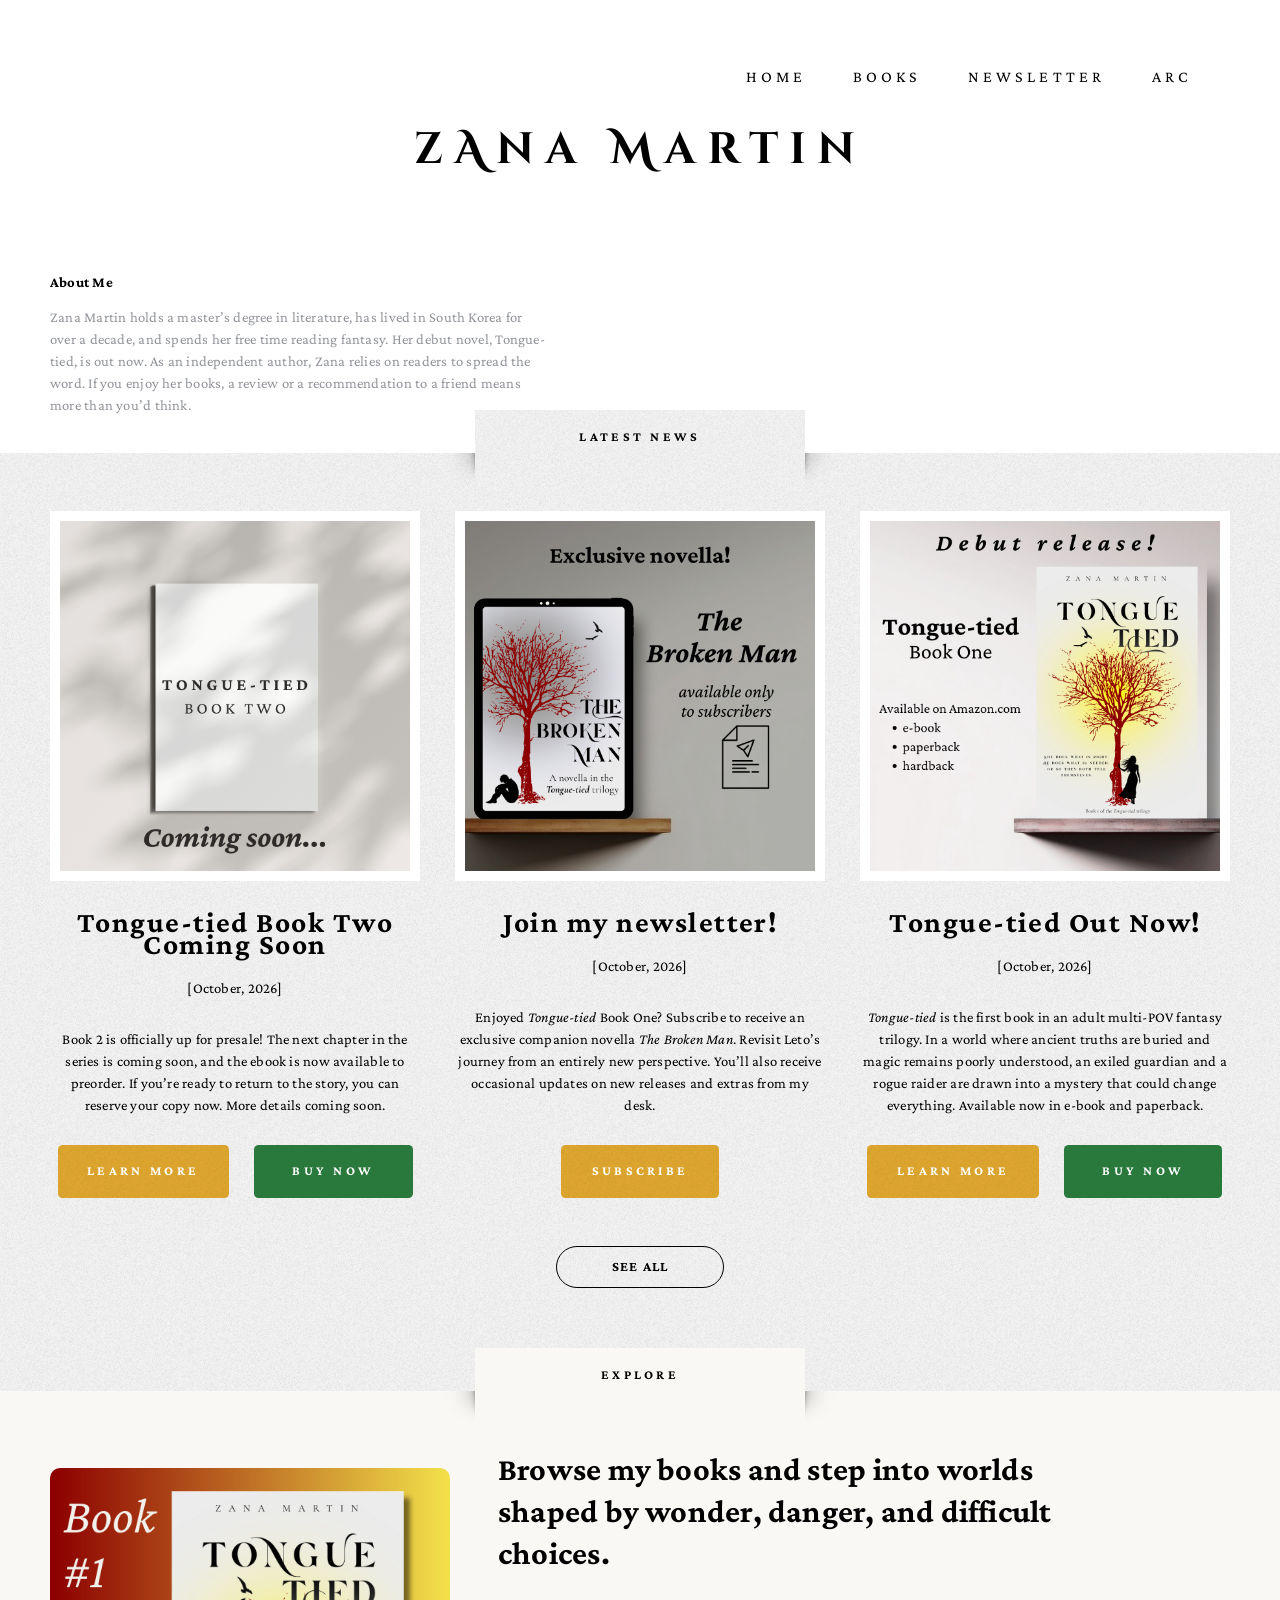
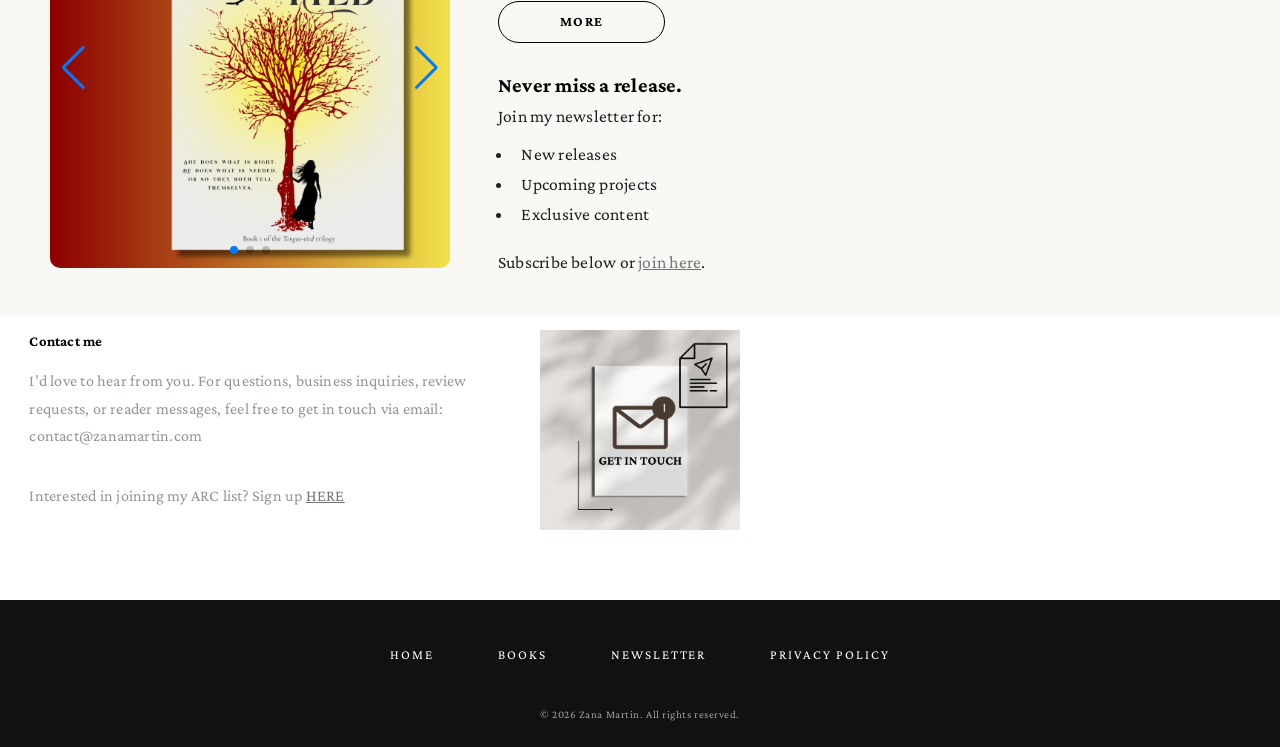
==== commit 04da712f: "Update index.html" ====
--- a/index.html
+++ b/index.html
@@ -60,7 +60,7 @@
         		<div class="bio-text">
             	<h2>About Me</h2>
             	<p>
-                Zana Martin is an indie author who started writing as a teenager, posting stories on a blog that has long since vanished. She holds a master’s degree in literature, has lived in South Korea for over a decade, and spends her free time reading fantasy. Her debut novel, Tongue-tied, is out now. As an independent author, Zana relies on readers to spread the word. If you enjoy her books, a review or a recommendation to a friend means more than you’d think.
+                Zana Martin holds a master’s degree in literature, has lived in South Korea for over a decade, and spends her free time reading fantasy. Her debut novel, Tongue-tied, is out now. As an independent author, Zana relies on readers to spread the word. If you enjoy her books, a review or a recommendation to a friend means more than you’d think.
 
             	</p>
         		</div>
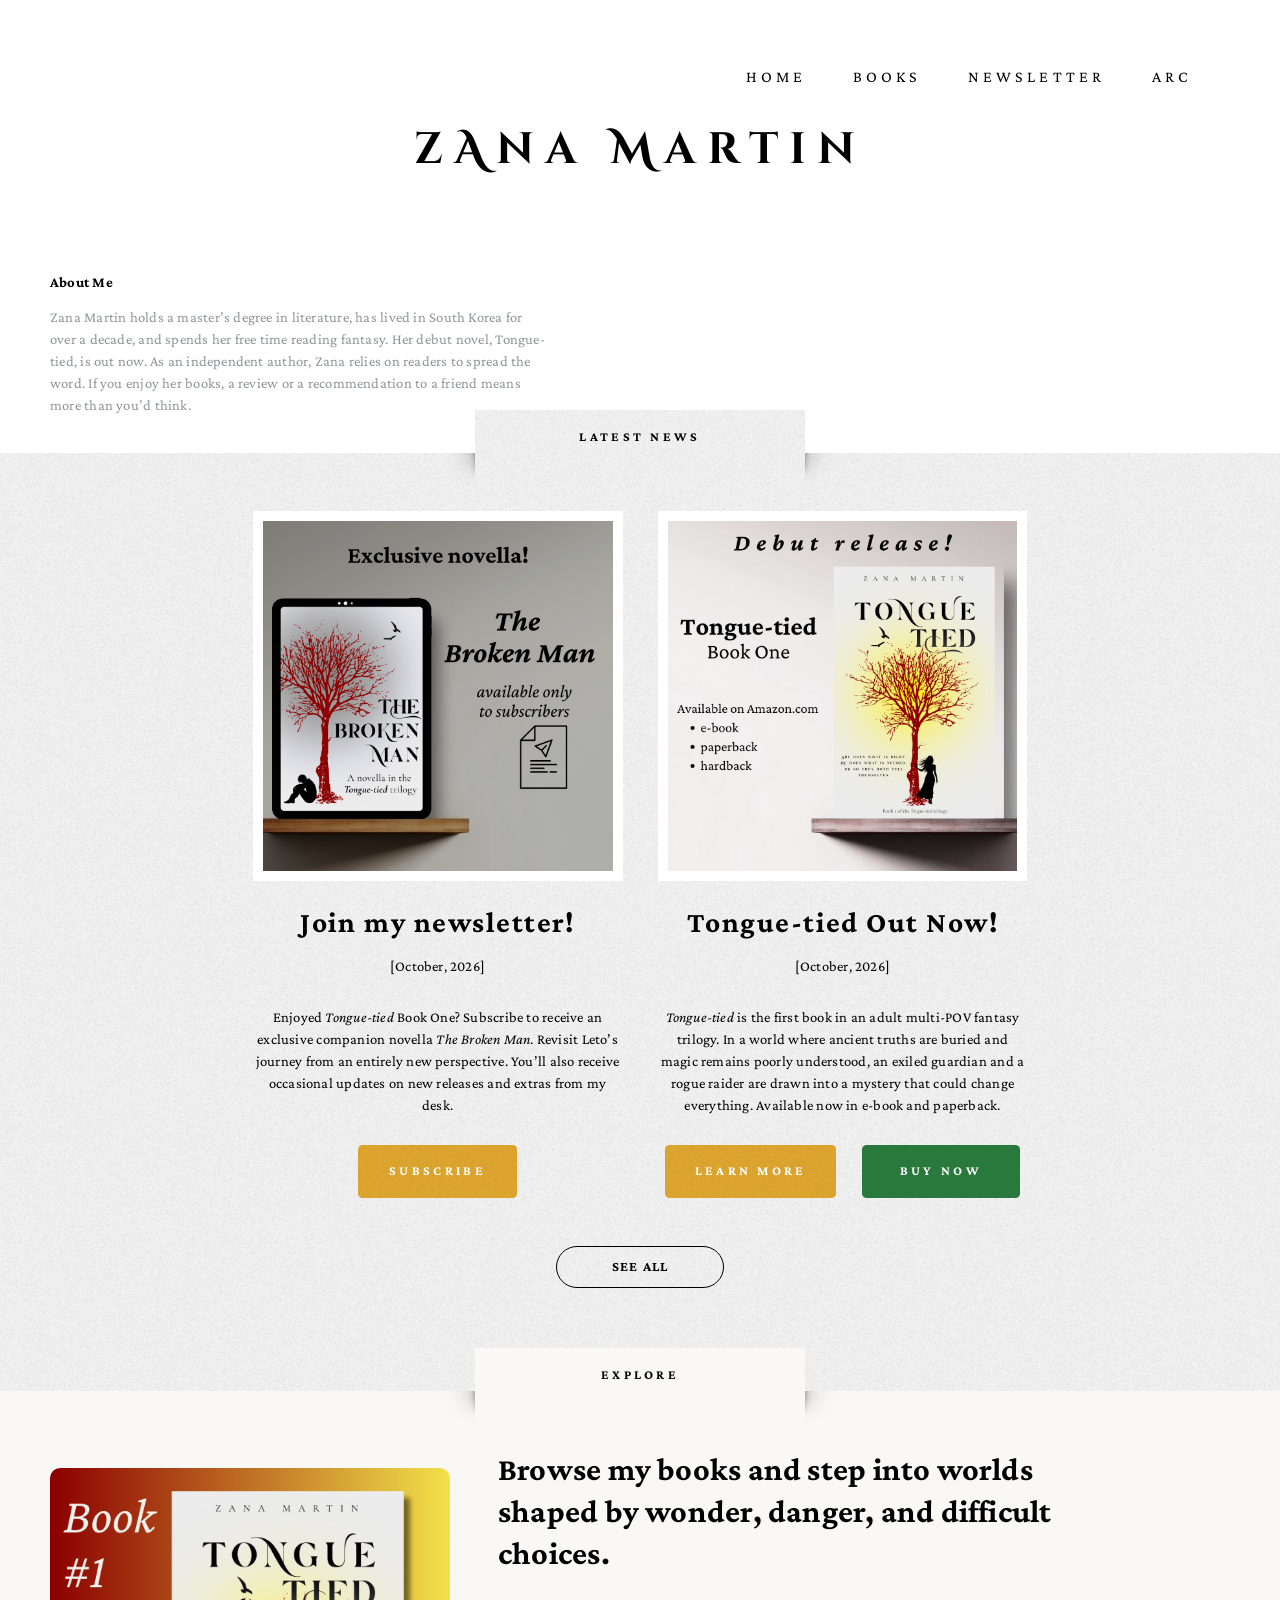
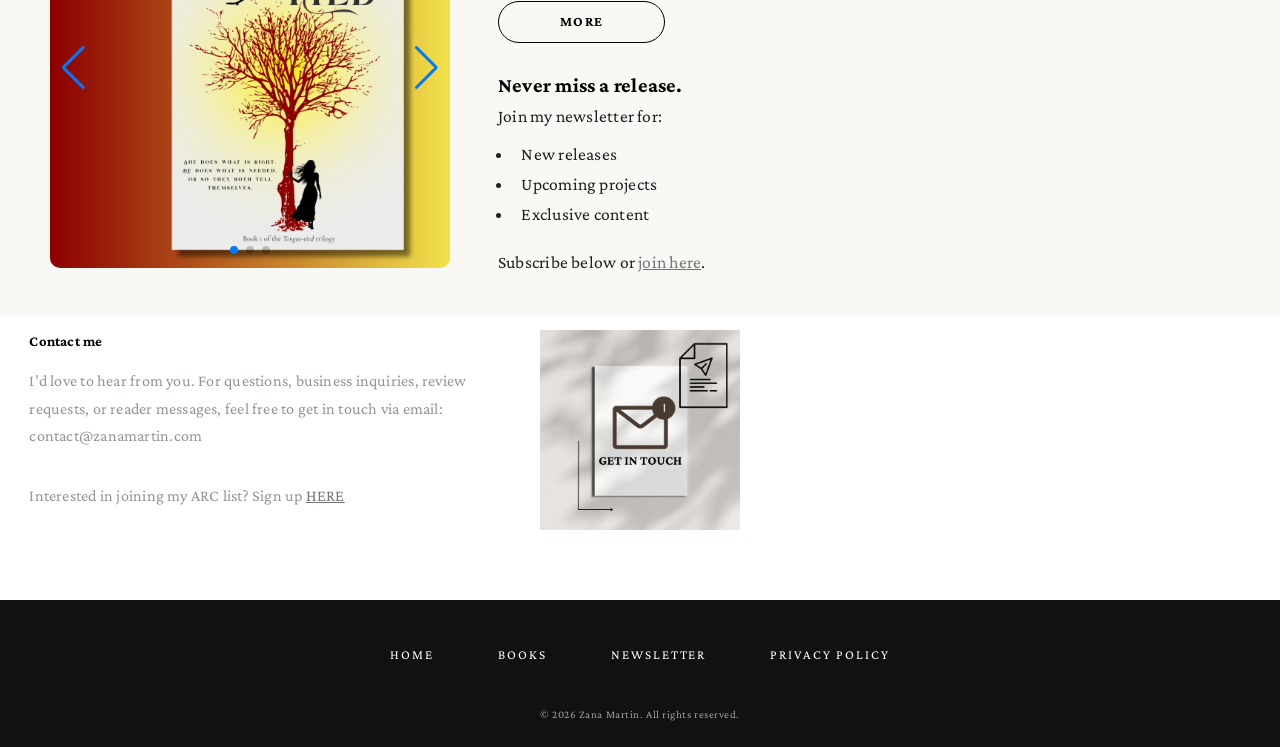
==== commit 9b82760e: "Update index.html" ====
--- a/index.html
+++ b/index.html
@@ -75,19 +75,7 @@
 					<div class="container">
       
 						<div class="row aln-center">	
-							<div class="col-4 col-12-medium">
-								<section class="highlight">
-									<a href="#" class="image featured"><img src="images/Book2Presale.png" alt="" /></a>
-									<h3><a href="#">Tongue-tied Book Two Coming Soon</a></h3>
-									<p> [October, 2026]</p>
-									<p>Book 2 is officially up for presale! The next chapter in the series is coming soon, and the ebook is now available to preorder. If you’re ready to return to the story, you can reserve your copy now. More details coming soon.</p>
-									<ul class="actions">
-    								<li><a href="tongue-tied.html" class="button style1">Learn More</a></li>
-									
-   									<li><a href="#" class="button buy-button">BUY NOW</a></li>
-									</ul>
-								</section>
-								</div>
+							
               <div class="col-4 col-12-medium">
 								<section class="highlight">
 									<a href="Newsletter.html" class="image featured"><img src="images/novellarelease2.png" alt="" /></a>
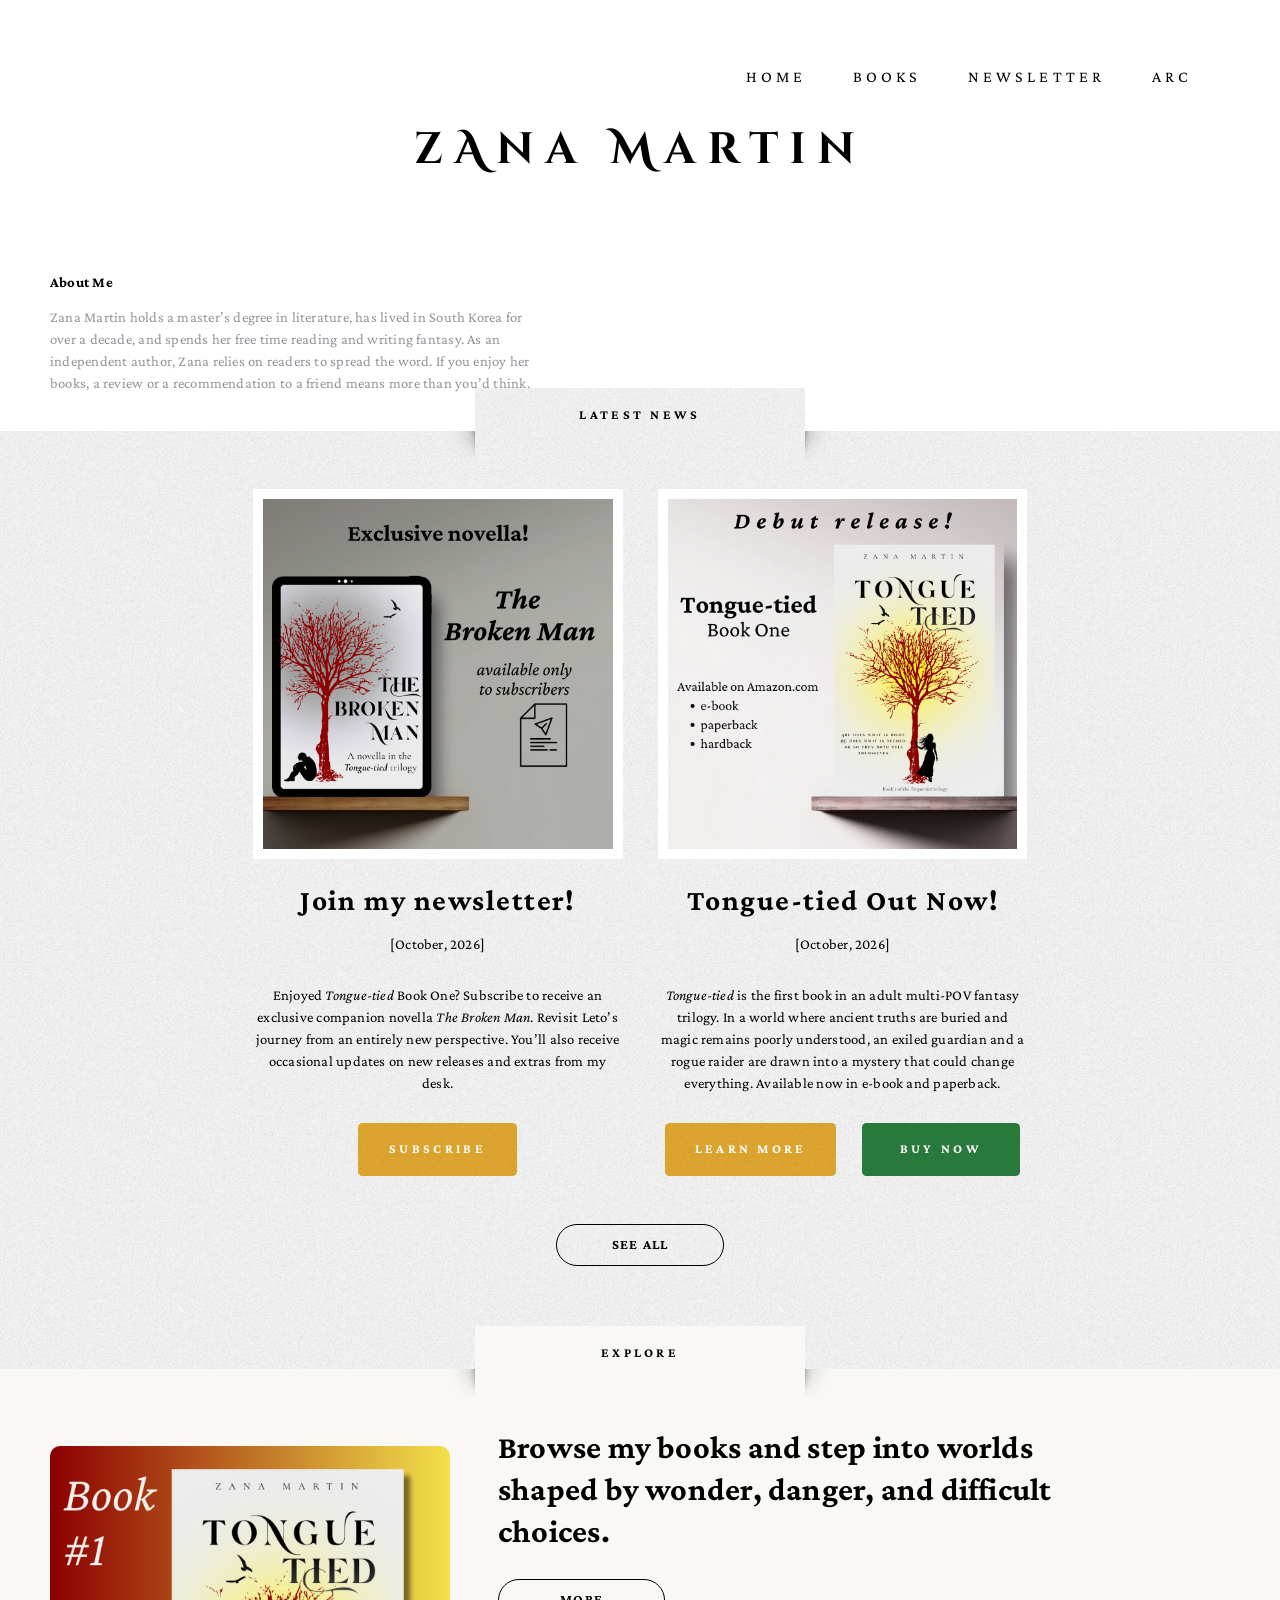
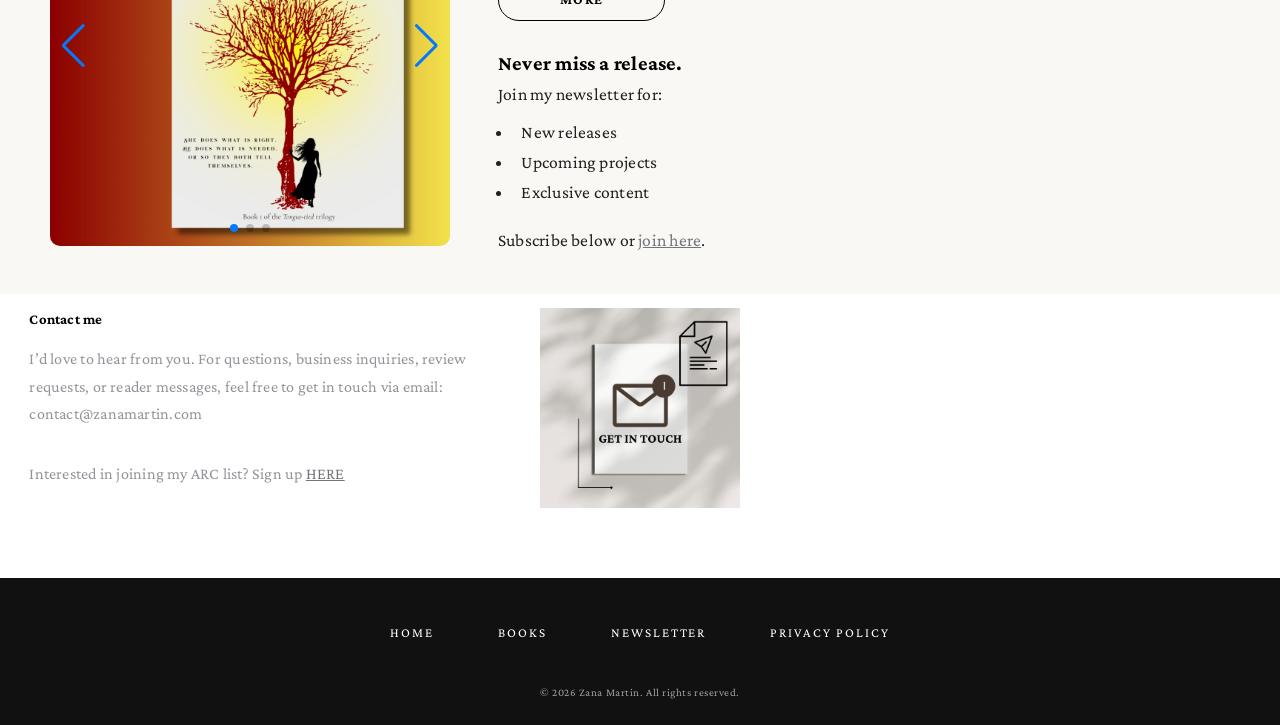
==== commit a5bd7fa5: "Update index.html" ====
--- a/index.html
+++ b/index.html
@@ -60,7 +60,7 @@
         		<div class="bio-text">
             	<h2>About Me</h2>
             	<p>
-                Zana Martin holds a master’s degree in literature, has lived in South Korea for over a decade, and spends her free time reading fantasy. Her debut novel, Tongue-tied, is out now. As an independent author, Zana relies on readers to spread the word. If you enjoy her books, a review or a recommendation to a friend means more than you’d think.
+                Zana Martin holds a master’s degree in literature, has lived in South Korea for over a decade, and spends her free time reading and writing fantasy. As an independent author, Zana relies on readers to spread the word. If you enjoy her books, a review or a recommendation to a friend means more than you’d think.
 
             	</p>
         		</div>
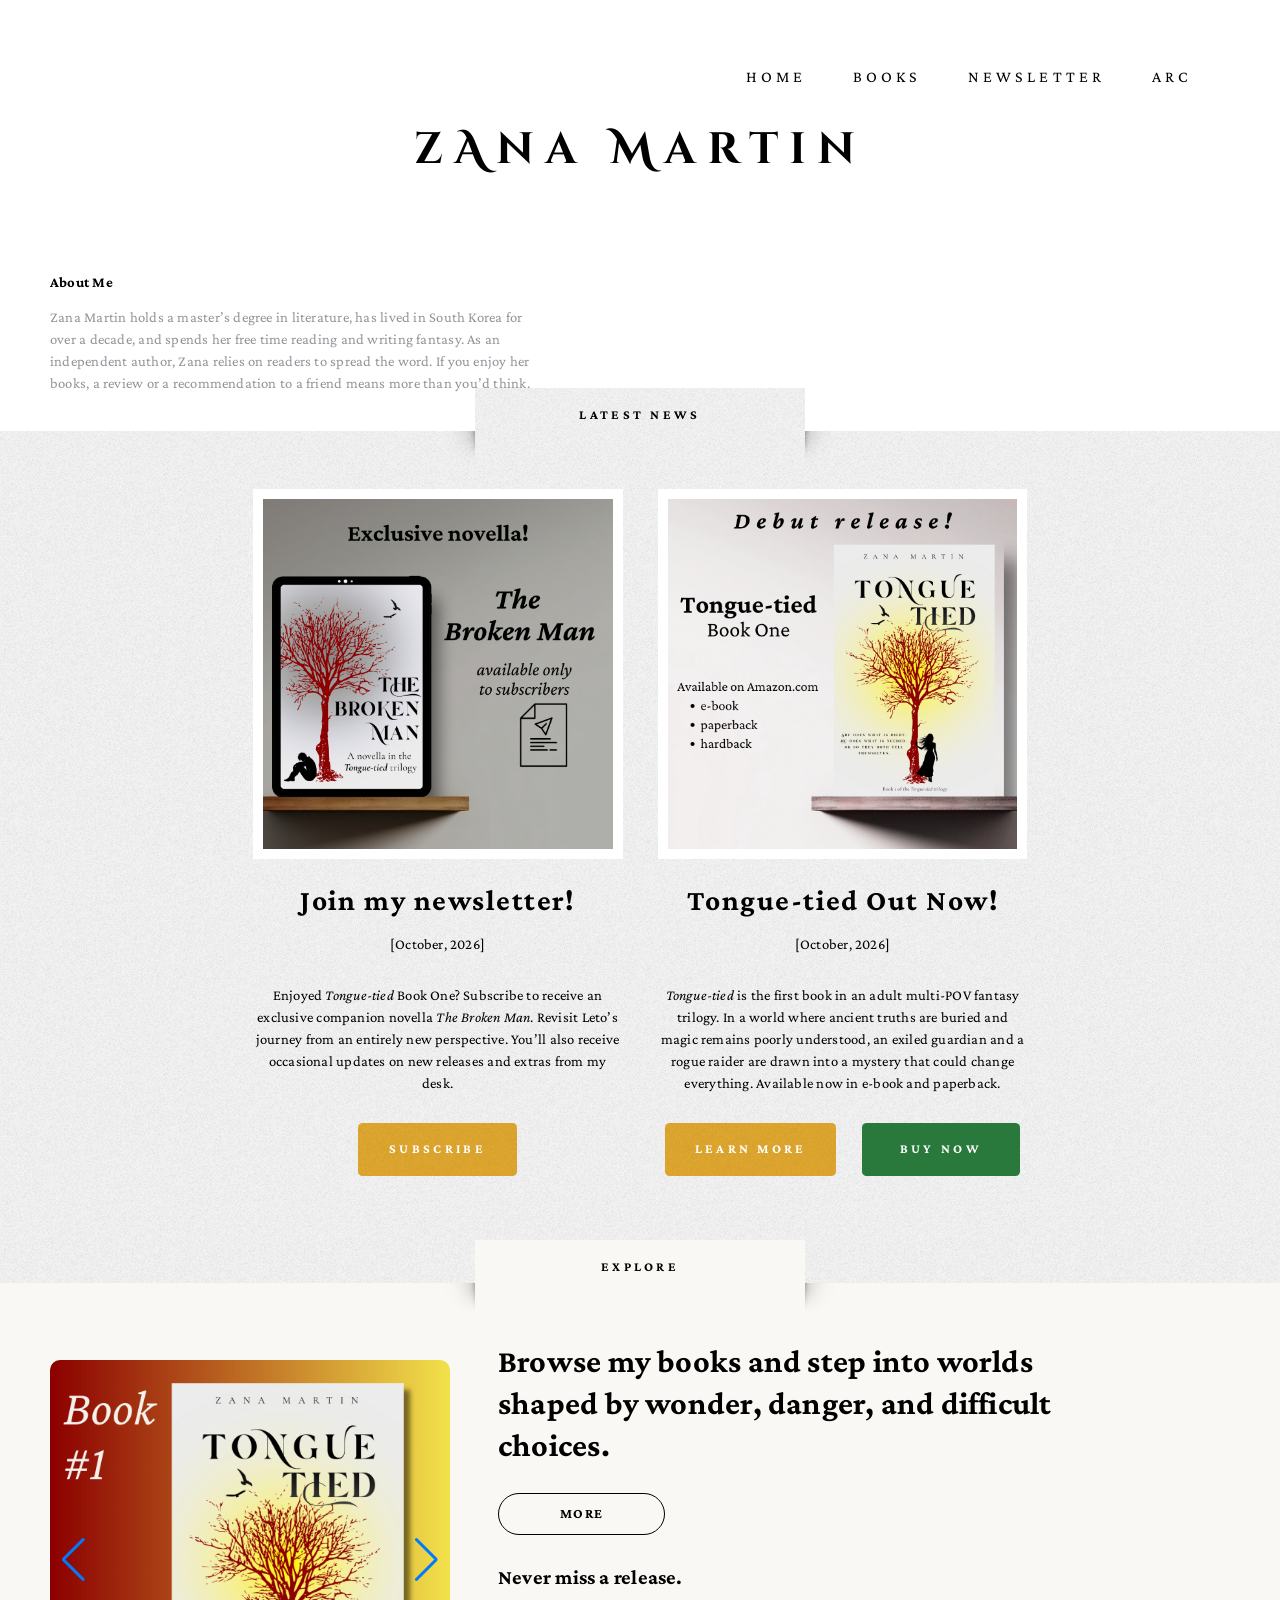
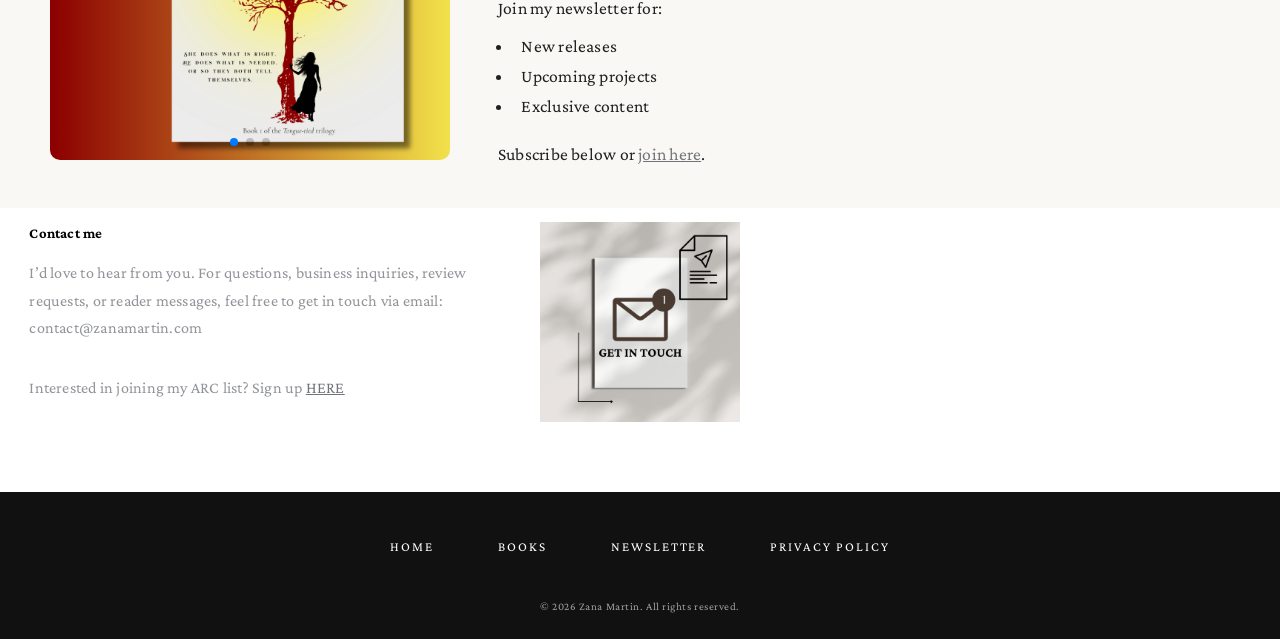
==== commit 17865b5a: "Update index.html" ====
--- a/index.html
+++ b/index.html
@@ -79,7 +79,7 @@
               <div class="col-4 col-12-medium">
 								<section class="highlight">
 									<a href="Newsletter.html" class="image featured"><img src="images/novellarelease2.png" alt="" /></a>
-									<h3><a href="Newsletter.html"></a>Join my newsletter!</h3>
+									<h3><a href="Newsletter.html">Join my newsletter!</a></h3>
 									<p> [October, 2026]</p>
 									<p> Enjoyed <i>Tongue-tied</i> Book One? Subscribe to receive an exclusive companion novella <i>The Broken Man</i>. Revisit Leto’s journey from an entirely new perspective. You’ll also receive occasional updates on new releases and extras from my desk.</p>
                   <ul class="actions">
@@ -104,9 +104,7 @@
 					
 					
 								</div>
-								<ul class="actions special">
-    							<li><a href="news.html" class="button see-all-button">SEE ALL</a>
-								</ul>
+							
 								</section>
 			<!-- Explore -->
 				<section id="explore" class="wrapper style3">
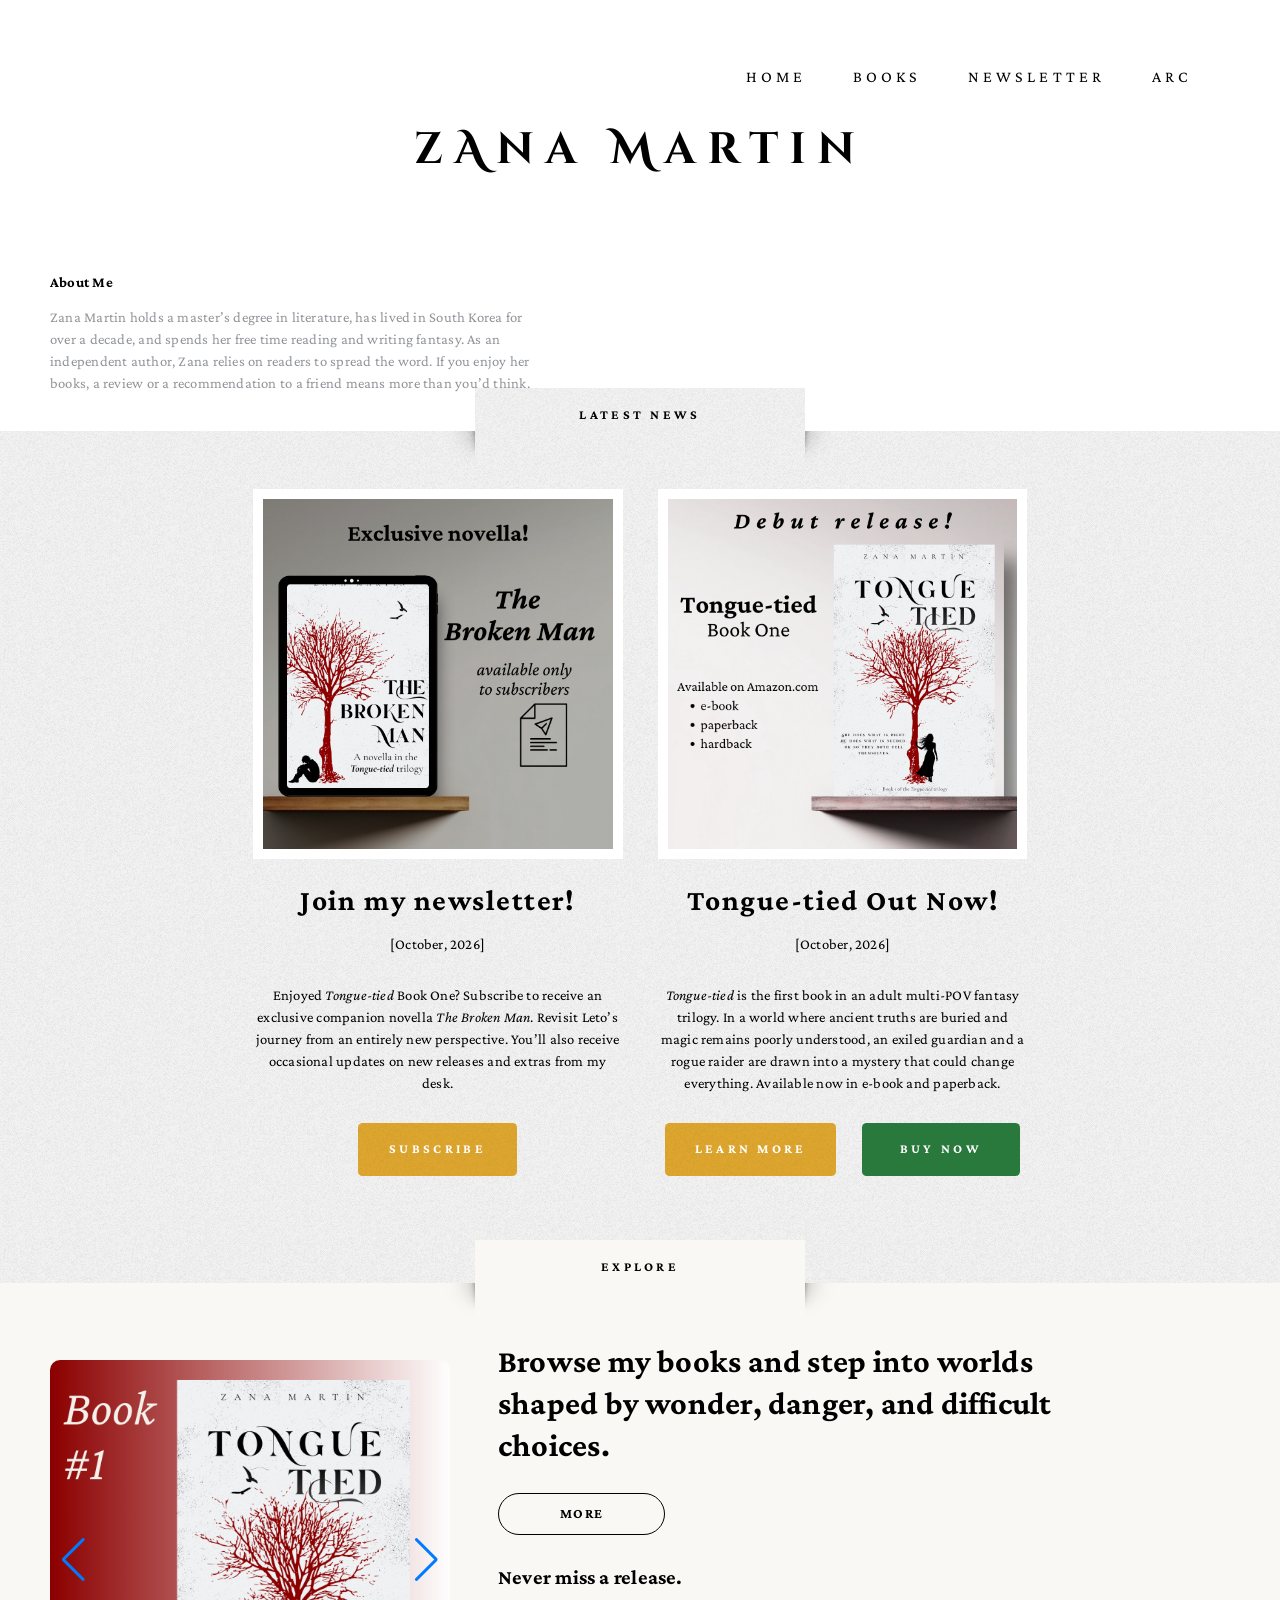
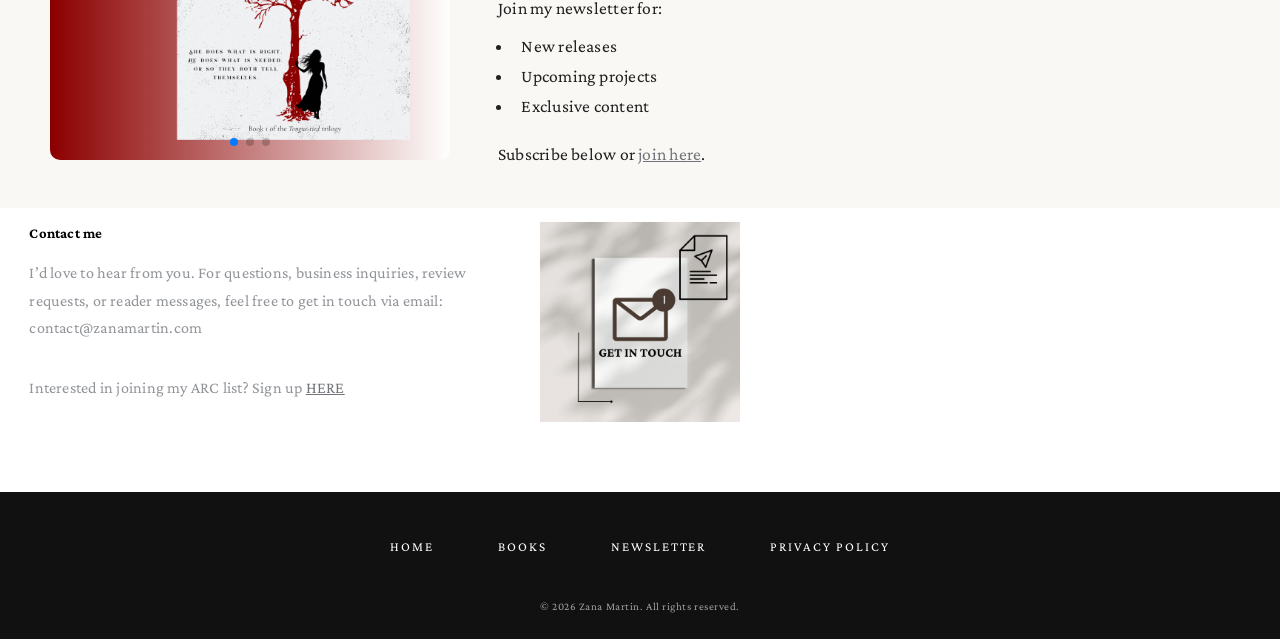
==== commit 5b9f2f65: "Update index.html" ====
--- a/index.html
+++ b/index.html
@@ -78,7 +78,7 @@
 							
               <div class="col-4 col-12-medium">
 								<section class="highlight">
-									<a href="Newsletter.html" class="image featured"><img src="images/novellarelease2.png" alt="" /></a>
+									<a href="Newsletter.html" class="image featured"><img src="images/NovellaNews.png" alt="" /></a>
 									<h3><a href="Newsletter.html">Join my newsletter!</a></h3>
 									<p> [October, 2026]</p>
 									<p> Enjoyed <i>Tongue-tied</i> Book One? Subscribe to receive an exclusive companion novella <i>The Broken Man</i>. Revisit Leto’s journey from an entirely new perspective. You’ll also receive occasional updates on new releases and extras from my desk.</p>
@@ -89,7 +89,7 @@
 							</div>
 							<div class="col-4 col-12-medium">
 								<section class="highlight">
-									<a href="tongue-tied.html" class="image featured"><img src="images/Book1Release.png" alt="" /></a>
+									<a href="tongue-tied.html" class="image featured"><img src="images/Book1News.png" alt="" /></a>
 									<h3><a href="#">Tongue-tied Out Now!</a></h3>
 									<p> [October, 2026]</p>
 									<p><i>Tongue-tied</i> is the first book in an adult multi-POV fantasy trilogy. In a world where ancient truths are buried and magic remains poorly understood, an exiled guardian and a rogue raider are drawn into a mystery that could change everything. 
@@ -97,7 +97,7 @@
 									<ul class="actions">
     								<li><a href="tongue-tied.html" class="button style1">Learn More</a></li>
 							
-   									<li><a href="#" class="button buy-button">BUY NOW</a></li>
+   									<li><a href="https://www.amazon.com/gp/product/B0HMKDMK74?ref_=dbs_m_mng_rwt_calw_tkin_0&storeType=ebooks" class="button buy-button">BUY NOW</a></li>
 									</ul>
 								</section>
 							</div>
@@ -120,15 +120,15 @@
                     <div class="swiper-wrapper">
 
                         <div class="swiper-slide">
-                            <img src="images/1.png" alt="Book Cover">
+                            <img src="images/BookOne.png" alt="Book Cover">
                         </div>
 
                         <div class="swiper-slide">
-                            <img src="images/2.png" alt="Back Cover">
+                            <img src="images/BookTwo.png" alt="Back Cover">
                         </div>
 
                         <div class="swiper-slide">
-                            <img src="images/3.png" alt="Inside Pages">
+                            <img src="images/BookThree.png" alt="Inside Pages">
                         </div>
 
                     </div>
--- a/assets/css/main.css
+++ b/assets/css/main.css
@@ -3456,3 +3456,4 @@
         width: 260px;
     }
 }
+@media (max-width: 768px) { p, li, ul, ol { text-align: left; } }
